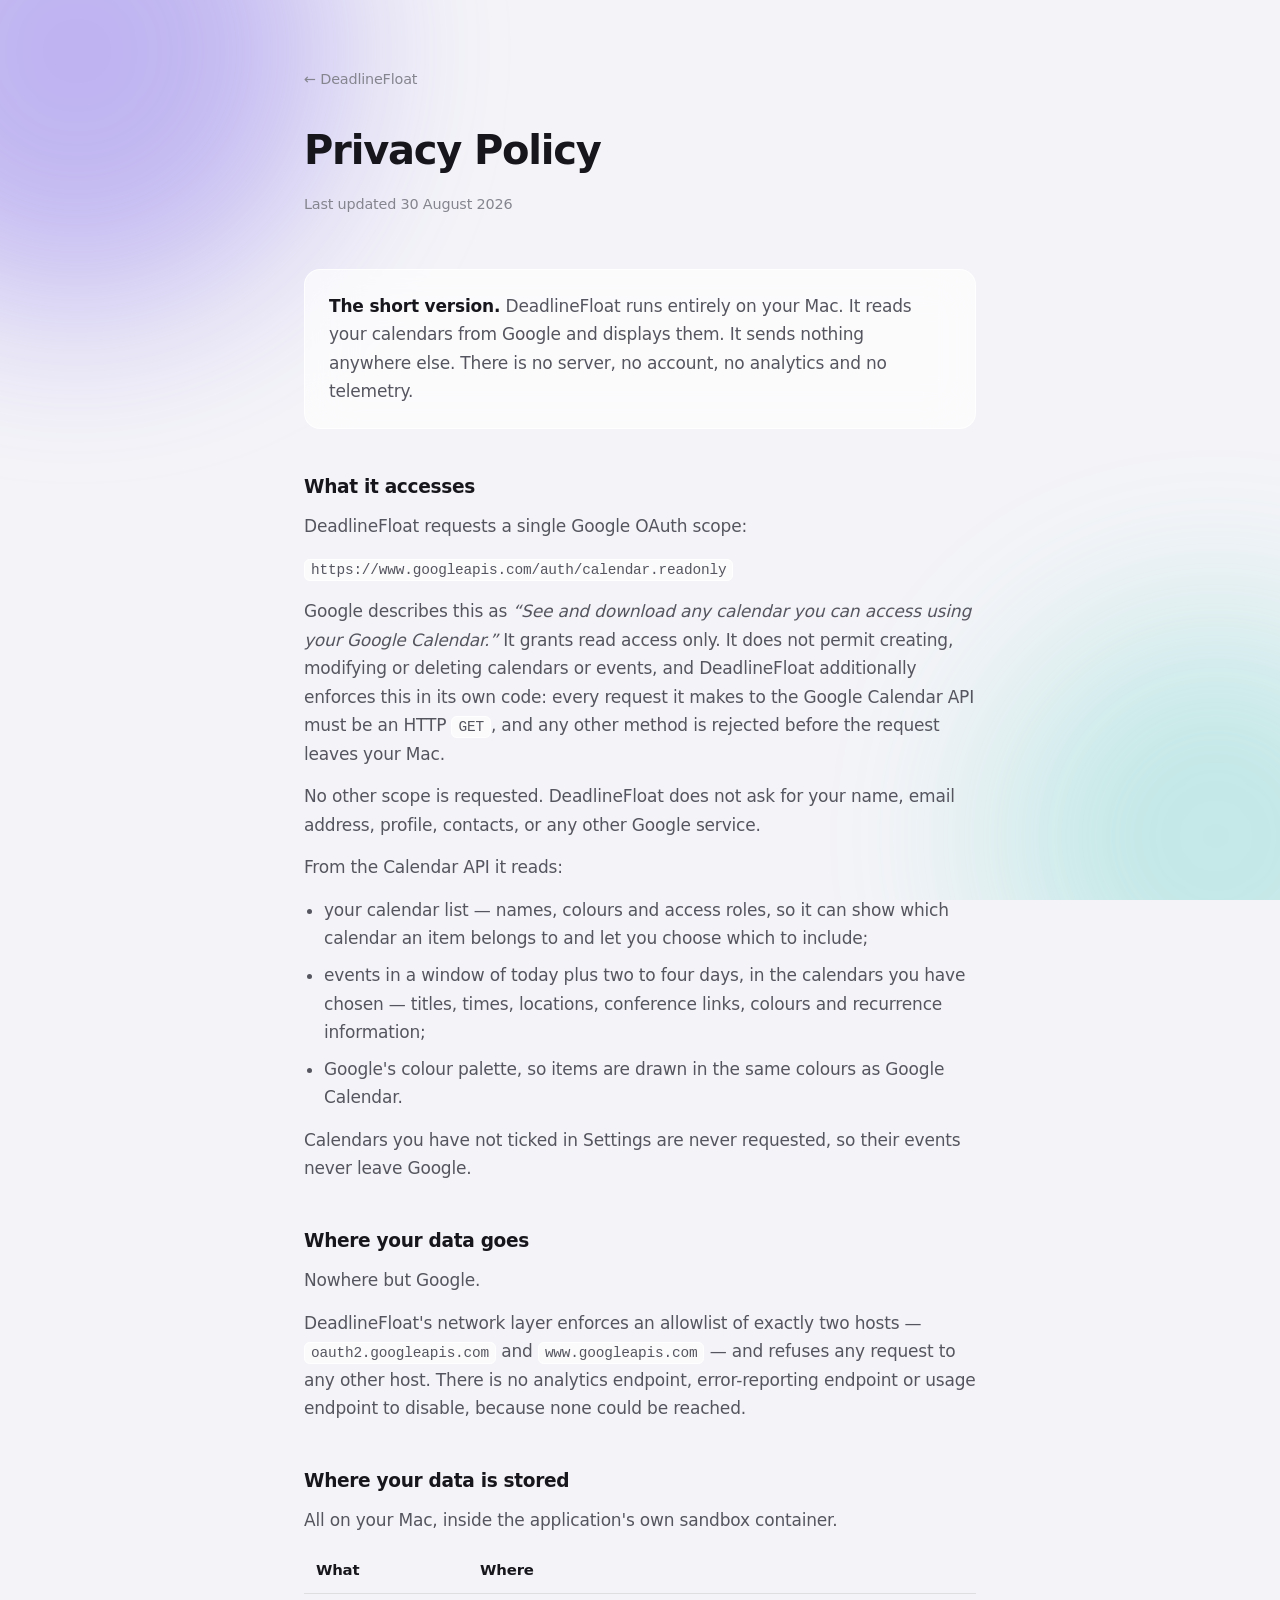
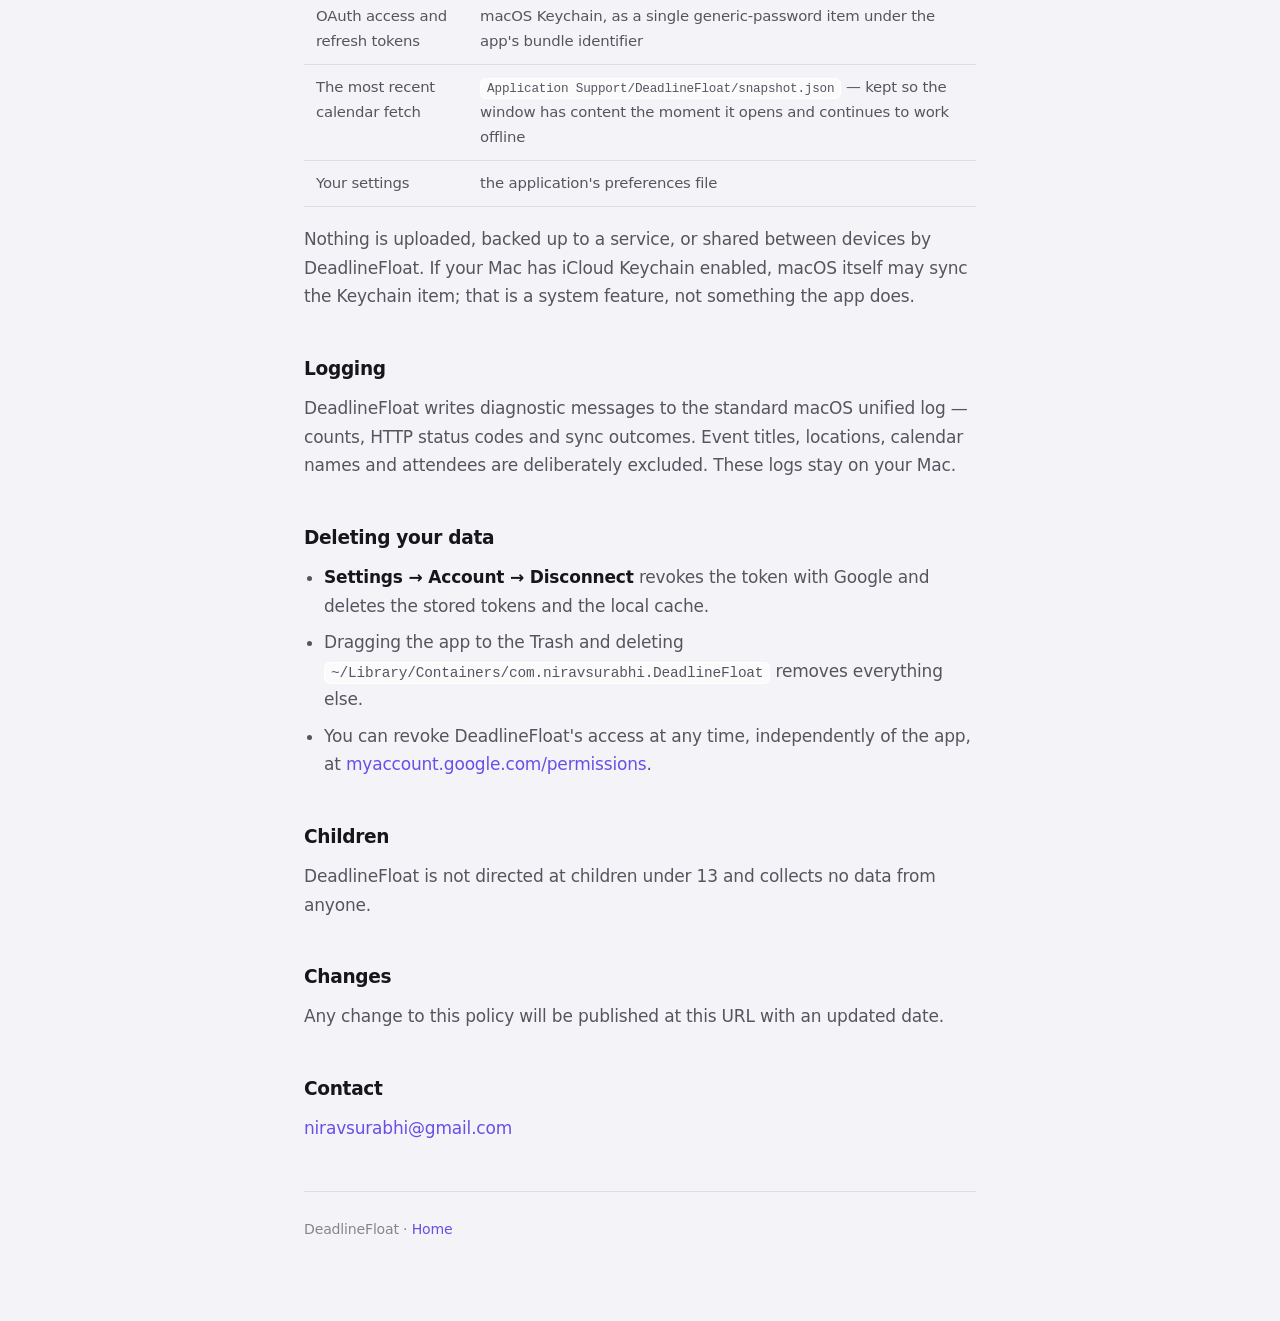
==== docs/privacy.html @ e2a7db08 "DeadlineFloat: an always-on-top macOS window for Google Calendar deadlines Native Swift/SwiftUI menu" ====
<!doctype html>
<html lang="en">
<head>
<meta charset="utf-8">
<meta name="viewport" content="width=device-width, initial-scale=1">
<title>Privacy Policy — DeadlineFloat</title>
<meta name="description" content="What DeadlineFloat does with your data: one read-only Google Calendar scope, everything stored on your Mac, nothing sent anywhere but Google.">
<link rel="icon" href="favicon.png" type="image/png">
<style>
  :root {
    color-scheme: light dark;
    --bg: #f4f4f8; --card: rgba(255,255,255,.62); --rim: rgba(255,255,255,.85);
    --ink: #16161c; --ink-2: #55555f; --ink-3: #85858f;
    --accent: #6a4ee6; --hairline: rgba(0,0,0,.09);
  }
  @media (prefers-color-scheme: dark) {
    :root {
      --bg: #0d0d13; --card: rgba(255,255,255,.055); --rim: rgba(255,255,255,.16);
      --ink: #f2f2f6; --ink-2: #b0b0bc; --ink-3: #77777f;
      --accent: #9b83ff; --hairline: rgba(255,255,255,.09);
    }
  }
  * { box-sizing: border-box; }
  body {
    margin: 0; background: var(--bg); color: var(--ink);
    font: 400 17px/1.68 -apple-system, BlinkMacSystemFont, "SF Pro Text", "Segoe UI", system-ui, sans-serif;
    letter-spacing: -0.011em;
  }
  .aurora { position: fixed; inset: 0; z-index: -1; overflow: hidden; }
  .aurora span { position: absolute; border-radius: 50%; filter: blur(90px); opacity: .38; }
  .aurora span:nth-child(1) { width: 40vw; height: 40vw; left: -14vw; top: -16vw; background: #6a4ee6; }
  .aurora span:nth-child(2) { width: 34vw; height: 34vw; right: -12vw; bottom: -12vw; background: #35c7b8; opacity: .26; }

  .wrap { max-width: 720px; margin: 0 auto; padding: 0 24px 80px; }
  header { padding: 64px 0 26px; }
  .back { font-size: .9rem; color: var(--ink-3); display: inline-block; margin-bottom: 26px; }
  h1 { font-size: clamp(1.9rem, 5vw, 2.5rem); letter-spacing: -0.03em; margin: 0 0 8px; font-weight: 700; }
  .updated { color: var(--ink-3); font-size: .9rem; margin: 0; }

  h2 { font-size: 1.16rem; letter-spacing: -0.017em; margin: 42px 0 10px; font-weight: 650; }
  p, li { color: var(--ink-2); }
  p { margin: 0 0 14px; }
  ul { padding-left: 20px; margin: 0 0 14px; }
  li { margin-bottom: 8px; }
  strong { color: var(--ink); font-weight: 600; }

  .lead {
    background: var(--card); border: 1px solid var(--rim); border-radius: 16px; padding: 22px 24px;
    backdrop-filter: blur(24px); -webkit-backdrop-filter: blur(24px); margin: 26px 0 0;
  }
  .lead p:last-child { margin-bottom: 0; }

  code {
    font: 500 .85em/1 ui-monospace, SFMono-Regular, "SF Mono", Menlo, monospace;
    background: var(--card); border: 1px solid var(--rim); border-radius: 6px; padding: 2px 6px;
    overflow-wrap: anywhere;
  }
  table { width: 100%; border-collapse: collapse; margin: 8px 0 18px; font-size: .93rem; }
  th, td { text-align: left; padding: 10px 12px; border-bottom: 1px solid var(--hairline); vertical-align: top; }
  th { color: var(--ink); font-weight: 600; }
  td { color: var(--ink-2); }
  a { color: var(--accent); text-decoration: none; }
  a:hover { text-decoration: underline; }
  footer { border-top: 1px solid var(--hairline); margin-top: 48px; padding-top: 26px; color: var(--ink-3); font-size: .88rem; }
</style>
</head>
<body>

<div class="aurora"><span></span><span></span></div>

<div class="wrap">
  <header>
    <a class="back" href="index.html">← DeadlineFloat</a>
    <h1>Privacy Policy</h1>
    <p class="updated">Last updated 30 August 2026</p>
  </header>

  <div class="lead">
    <p><strong>The short version.</strong> DeadlineFloat runs entirely on your Mac. It reads your
    calendars from Google and displays them. It sends nothing anywhere else. There is no server,
    no account, no analytics and no telemetry.</p>
  </div>

  <h2>What it accesses</h2>
  <p>DeadlineFloat requests a single Google OAuth scope:</p>
  <p><code>https://www.googleapis.com/auth/calendar.readonly</code></p>
  <p>Google describes this as <em>“See and download any calendar you can access using your Google
  Calendar.”</em> It grants read access only. It does not permit creating, modifying or deleting
  calendars or events, and DeadlineFloat additionally enforces this in its own code: every request
  it makes to the Google Calendar API must be an HTTP <code>GET</code>, and any other method is
  rejected before the request leaves your Mac.</p>
  <p>No other scope is requested. DeadlineFloat does not ask for your name, email address, profile,
  contacts, or any other Google service.</p>
  <p>From the Calendar API it reads:</p>
  <ul>
    <li>your calendar list — names, colours and access roles, so it can show which calendar an item
    belongs to and let you choose which to include;</li>
    <li>events in a window of today plus two to four days, in the calendars you have chosen —
    titles, times, locations, conference links, colours and recurrence information;</li>
    <li>Google's colour palette, so items are drawn in the same colours as Google Calendar.</li>
  </ul>
  <p>Calendars you have not ticked in Settings are never requested, so their events never leave
  Google.</p>

  <h2>Where your data goes</h2>
  <p>Nowhere but Google.</p>
  <p>DeadlineFloat's network layer enforces an allowlist of exactly two hosts —
  <code>oauth2.googleapis.com</code> and <code>www.googleapis.com</code> — and refuses any request
  to any other host. There is no analytics endpoint, error-reporting endpoint or usage endpoint to
  disable, because none could be reached.</p>

  <h2>Where your data is stored</h2>
  <p>All on your Mac, inside the application's own sandbox container.</p>
  <table>
    <tr><th>What</th><th>Where</th></tr>
    <tr><td>OAuth access and refresh tokens</td><td>macOS Keychain, as a single generic-password item under the app's bundle identifier</td></tr>
    <tr><td>The most recent calendar fetch</td><td><code>Application Support/DeadlineFloat/snapshot.json</code> — kept so the window has content the moment it opens and continues to work offline</td></tr>
    <tr><td>Your settings</td><td>the application's preferences file</td></tr>
  </table>
  <p>Nothing is uploaded, backed up to a service, or shared between devices by DeadlineFloat. If
  your Mac has iCloud Keychain enabled, macOS itself may sync the Keychain item; that is a system
  feature, not something the app does.</p>

  <h2>Logging</h2>
  <p>DeadlineFloat writes diagnostic messages to the standard macOS unified log — counts, HTTP
  status codes and sync outcomes. Event titles, locations, calendar names and attendees are
  deliberately excluded. These logs stay on your Mac.</p>

  <h2>Deleting your data</h2>
  <ul>
    <li><strong>Settings → Account → Disconnect</strong> revokes the token with Google and deletes
    the stored tokens and the local cache.</li>
    <li>Dragging the app to the Trash and deleting
    <code>~/Library/Containers/com.niravsurabhi.DeadlineFloat</code> removes everything else.</li>
    <li>You can revoke DeadlineFloat's access at any time, independently of the app, at
    <a href="https://myaccount.google.com/permissions">myaccount.google.com/permissions</a>.</li>
  </ul>

  <h2>Children</h2>
  <p>DeadlineFloat is not directed at children under 13 and collects no data from anyone.</p>

  <h2>Changes</h2>
  <p>Any change to this policy will be published at this URL with an updated date.</p>

  <h2>Contact</h2>
  <p><a href="mailto:niravsurabhi@gmail.com">niravsurabhi@gmail.com</a></p>

  <footer>DeadlineFloat · <a href="index.html">Home</a></footer>
</div>

</body>
</html>
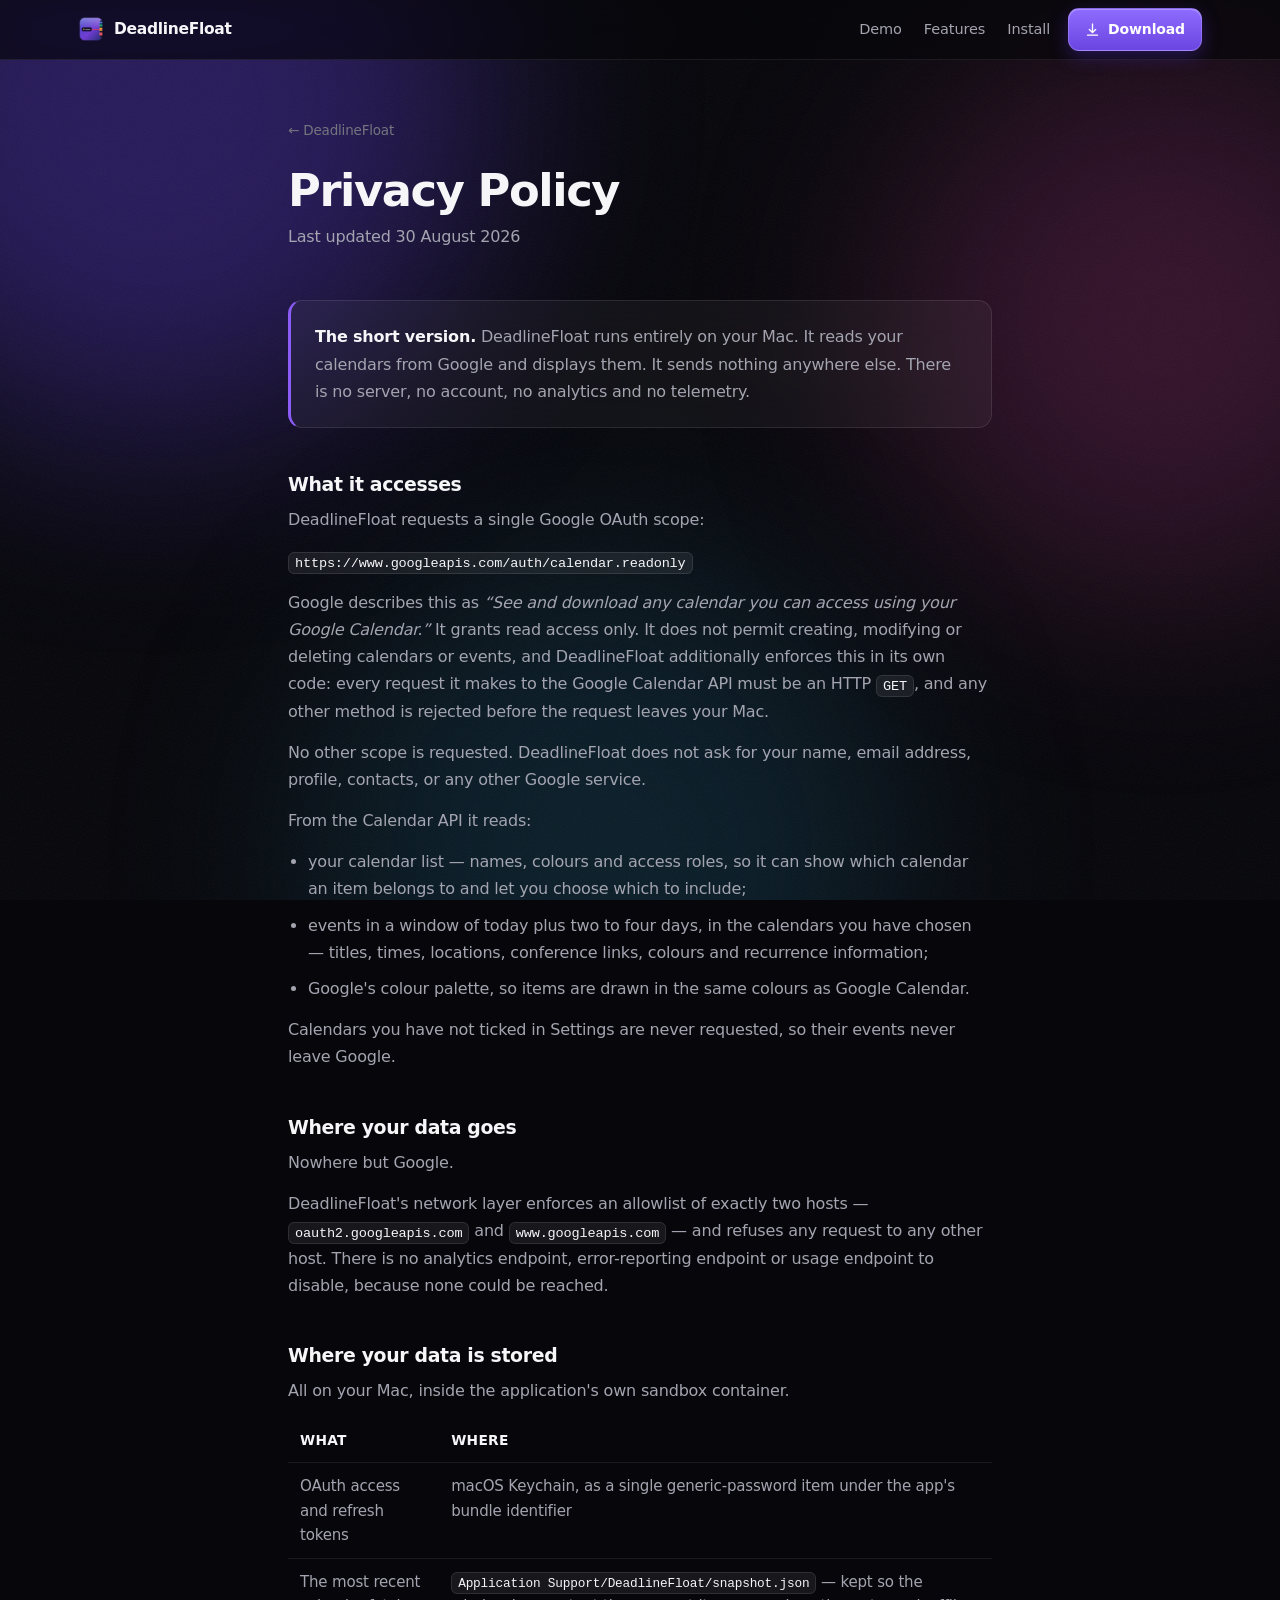
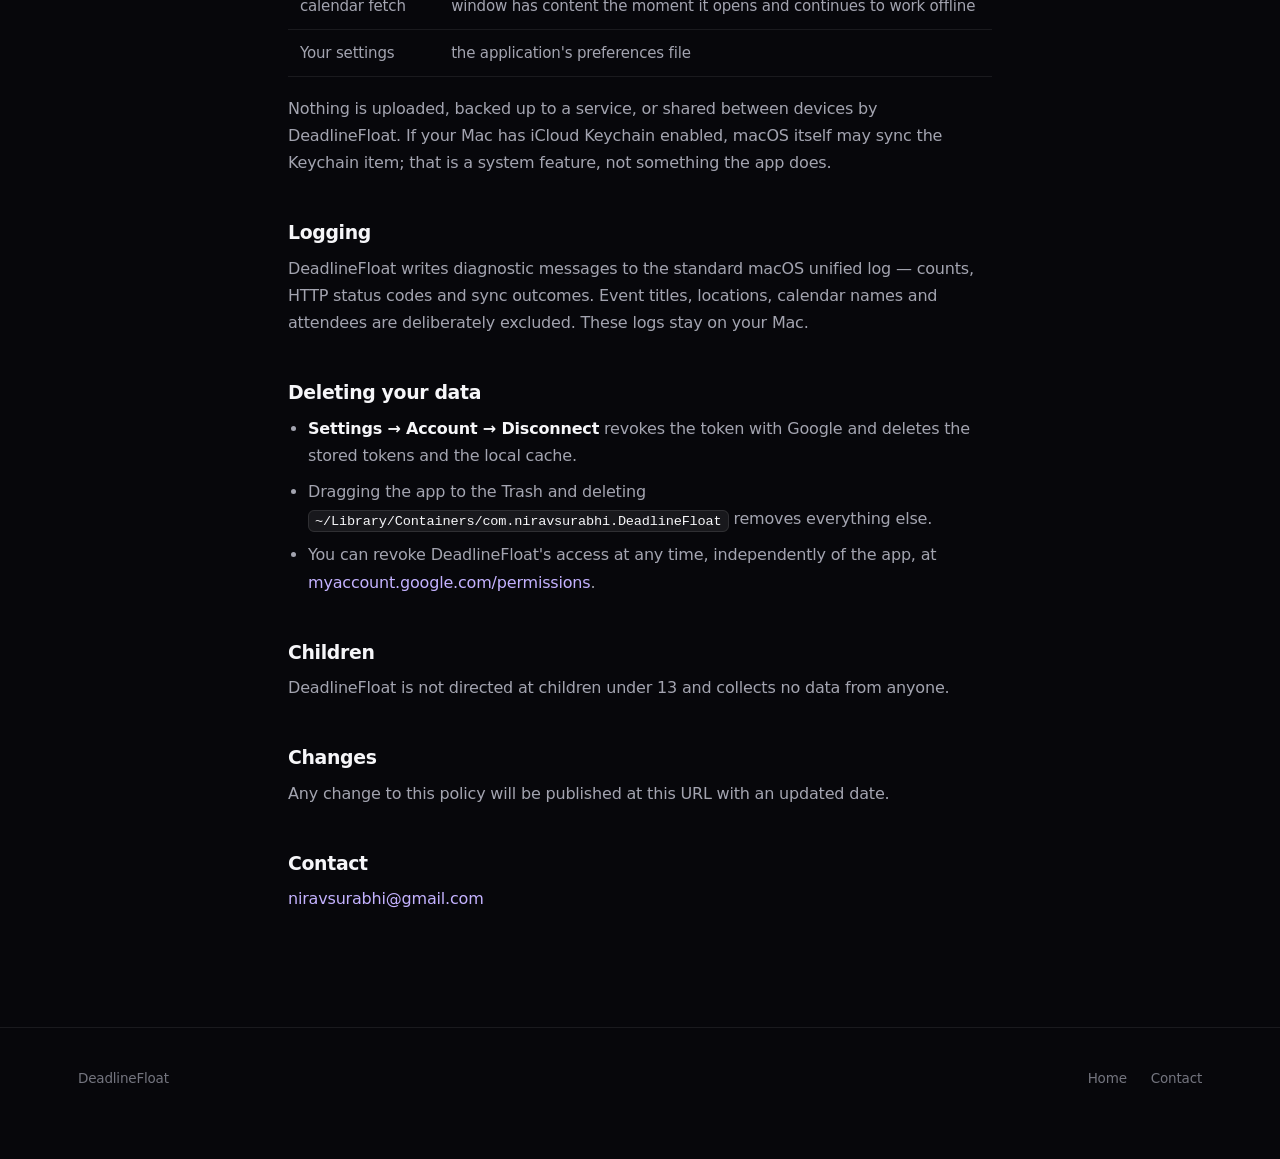
==== commit 3940c8de: "A logo that is the product, not a system symbol Google's brand review rejected the app icon: "Your l" ====
--- a/docs/privacy.html
+++ b/docs/privacy.html
@@ -5,70 +5,54 @@
 <meta name="viewport" content="width=device-width, initial-scale=1">
 <title>Privacy Policy — DeadlineFloat</title>
 <meta name="description" content="What DeadlineFloat does with your data: one read-only Google Calendar scope, everything stored on your Mac, nothing sent anywhere but Google.">
+<meta name="theme-color" content="#07070b">
 <link rel="icon" href="favicon.png" type="image/png">
+<link rel="stylesheet" href="site.css">
 <style>
-  :root {
-    color-scheme: light dark;
-    --bg: #f4f4f8; --card: rgba(255,255,255,.62); --rim: rgba(255,255,255,.85);
-    --ink: #16161c; --ink-2: #55555f; --ink-3: #85858f;
-    --accent: #6a4ee6; --hairline: rgba(0,0,0,.09);
+  /* the policy is prose: a narrower measure than the landing page's grid */
+  .doc { max-width: 760px; margin: 0 auto; padding: 0 28px 100px; }
+  .doc header { padding: calc(var(--nav-h) + 56px) 0 28px; }
+  .back { font-size: 13.5px; color: var(--ink-3); display: inline-block; margin-bottom: 26px; }
+  .doc h1 { font-size: clamp(2rem, 5vw, 2.8rem); letter-spacing: -0.032em; margin: 0 0 10px; }
+  .updated { color: var(--ink-3); font-size: 13.5px; margin: 0; }
+  .doc h2 { font-size: 1.18rem; letter-spacing: -0.018em; margin: 46px 0 12px; font-weight: 640; }
+  .doc p, .doc li { color: var(--ink-2); font-size: 1rem; line-height: 1.7; }
+  .doc p { margin: 0 0 14px; }
+  .doc ul { padding-left: 20px; margin: 0 0 14px; }
+  .doc li { margin-bottom: 9px; }
+  .doc strong { color: var(--ink); font-weight: 600; }
+  .lead {
+    background: var(--glass); border: 1px solid var(--rim); border-left: 3px solid var(--accent);
+    border-radius: var(--r); padding: 22px 24px 8px; margin: 8px 0 8px;
+    backdrop-filter: blur(20px); -webkit-backdrop-filter: blur(20px);
   }
-  @media (prefers-color-scheme: dark) {
-    :root {
-      --bg: #0d0d13; --card: rgba(255,255,255,.055); --rim: rgba(255,255,255,.16);
-      --ink: #f2f2f6; --ink-2: #b0b0bc; --ink-3: #77777f;
-      --accent: #9b83ff; --hairline: rgba(255,255,255,.09);
-    }
+  .doc table {
+    width: 100%; border-collapse: collapse; margin: 6px 0 18px;
+    font-size: .94rem; color: var(--ink-2);
   }
-  * { box-sizing: border-box; }
-  body {
-    margin: 0; background: var(--bg); color: var(--ink);
-    font: 400 17px/1.68 -apple-system, BlinkMacSystemFont, "SF Pro Text", "Segoe UI", system-ui, sans-serif;
-    letter-spacing: -0.011em;
-  }
-  .aurora { position: fixed; inset: 0; z-index: -1; overflow: hidden; }
-  .aurora span { position: absolute; border-radius: 50%; filter: blur(90px); opacity: .38; }
-  .aurora span:nth-child(1) { width: 40vw; height: 40vw; left: -14vw; top: -16vw; background: #6a4ee6; }
-  .aurora span:nth-child(2) { width: 34vw; height: 34vw; right: -12vw; bottom: -12vw; background: #35c7b8; opacity: .26; }
-
-  .wrap { max-width: 720px; margin: 0 auto; padding: 0 24px 80px; }
-  header { padding: 64px 0 26px; }
-  .back { font-size: .9rem; color: var(--ink-3); display: inline-block; margin-bottom: 26px; }
-  h1 { font-size: clamp(1.9rem, 5vw, 2.5rem); letter-spacing: -0.03em; margin: 0 0 8px; font-weight: 700; }
-  .updated { color: var(--ink-3); font-size: .9rem; margin: 0; }
-
-  h2 { font-size: 1.16rem; letter-spacing: -0.017em; margin: 42px 0 10px; font-weight: 650; }
-  p, li { color: var(--ink-2); }
-  p { margin: 0 0 14px; }
-  ul { padding-left: 20px; margin: 0 0 14px; }
-  li { margin-bottom: 8px; }
-  strong { color: var(--ink); font-weight: 600; }
-
-  .lead {
-    background: var(--card); border: 1px solid var(--rim); border-radius: 16px; padding: 22px 24px;
-    backdrop-filter: blur(24px); -webkit-backdrop-filter: blur(24px); margin: 26px 0 0;
-  }
-  .lead p:last-child { margin-bottom: 0; }
-
-  code {
-    font: 500 .85em/1 ui-monospace, SFMono-Regular, "SF Mono", Menlo, monospace;
-    background: var(--card); border: 1px solid var(--rim); border-radius: 6px; padding: 2px 6px;
-    overflow-wrap: anywhere;
-  }
-  table { width: 100%; border-collapse: collapse; margin: 8px 0 18px; font-size: .93rem; }
-  th, td { text-align: left; padding: 10px 12px; border-bottom: 1px solid var(--hairline); vertical-align: top; }
-  th { color: var(--ink); font-weight: 600; }
-  td { color: var(--ink-2); }
-  a { color: var(--accent); text-decoration: none; }
-  a:hover { text-decoration: underline; }
-  footer { border-top: 1px solid var(--hairline); margin-top: 48px; padding-top: 26px; color: var(--ink-3); font-size: .88rem; }
+  .doc th, .doc td { text-align: left; padding: 11px 12px; border-bottom: 1px solid var(--hairline); vertical-align: top; }
+  .doc th { color: var(--ink); font-weight: 600; font-size: .86rem; letter-spacing: .02em; text-transform: uppercase; }
 </style>
 </head>
 <body>
 
-<div class="aurora"><span></span><span></span></div>
+<div class="aurora" aria-hidden="true"><span></span><span></span><span></span></div>
+<div class="grain" aria-hidden="true"></div>
 
-<div class="wrap">
+<header class="nav is-stuck">
+  <div class="wrap">
+    <a class="brand" href="index.html"><img src="icon.png" alt="" width="26" height="26">DeadlineFloat</a>
+    <nav class="nav-links"><a href="index.html#demo">Demo</a><a href="index.html#features">Features</a><a href="index.html#install">Install</a></nav>
+    <a class="nav-cta" href="https://github.com/21J3phy/deadlinefloat/releases/download/v1.0/DeadlineFloat-1.0.dmg">
+      <svg viewBox="0 0 24 24" fill="none" stroke="currentColor" stroke-width="2.2" stroke-linecap="round" stroke-linejoin="round" aria-hidden="true">
+        <path d="M12 3v12"/><path d="M7 12l5 5 5-5"/><path d="M4 21h16"/>
+      </svg>
+      Download
+    </a>
+  </div>
+</header>
+
+<main class="doc">
   <header>
     <a class="back" href="index.html">← DeadlineFloat</a>
     <h1>Privacy Policy</h1>
@@ -145,8 +129,17 @@
   <h2>Contact</h2>
   <p><a href="mailto:niravsurabhi@gmail.com">niravsurabhi@gmail.com</a></p>
 
-  <footer>DeadlineFloat · <a href="index.html">Home</a></footer>
-</div>
+</main>
+
+<footer>
+  <div class="wrap">
+    <span>DeadlineFloat</span>
+    <nav>
+      <a href="index.html">Home</a>
+      <a href="mailto:niravsurabhi@gmail.com">Contact</a>
+    </nav>
+  </div>
+</footer>
 
 </body>
 </html>
--- a/docs/site.css
+++ b/docs/site.css
@@ -0,0 +1,902 @@
+/* DeadlineFloat — deadlinefloat.app
+ *
+ * One page, dark, SF Pro throughout, everything on a 12/24 grid. The interactive
+ * demo in here is a browser recreation of the real panel: the same Google
+ * colours, the same countdown wording, the same midnight-to-midnight ruler.
+ */
+
+/* ------------------------------------------------------------------ tokens */
+
+:root {
+  color-scheme: dark;
+
+  --bg:        #07070b;
+  --bg-lift:   #0c0c12;
+  --ink:       #f6f6f9;
+  --ink-2:     #a3a4b0;
+  --ink-3:     #74757f;
+  --accent:    #8b5cf6;
+  --accent-2:  #a98bff;
+  --accent-ink:#c4b2ff;
+
+  --glass:     rgba(255, 255, 255, .045);
+  --glass-2:   rgba(255, 255, 255, .07);
+  --rim:       rgba(255, 255, 255, .10);
+  --rim-2:     rgba(255, 255, 255, .16);
+  --hairline:  rgba(255, 255, 255, .08);
+
+  --ok:        #4ade80;
+  --warn:      #f3b14a;
+  --bad:       #ff6b6b;
+
+  --r-sm: 10px;
+  --r:    14px;
+  --r-lg: 20px;
+  --r-xl: 28px;
+
+  --page: 1180px;
+  --ease: cubic-bezier(.16, 1, .3, 1);
+  --ease-morph: cubic-bezier(.32, .72, 0, 1);
+
+  --nav-h: 60px;
+}
+
+* { box-sizing: border-box; }
+
+html {
+  -webkit-text-size-adjust: 100%;
+  scroll-behavior: smooth;
+  scroll-padding-top: 90px;
+  /* clip, not hidden: the reveal transforms overhang the viewport and must not
+     create a horizontal scrollbar, but html must stay a non-scroll container
+     so `position: sticky` keeps working in the demo */
+  overflow-x: clip;
+}
+
+body {
+  margin: 0;
+  background: var(--bg);
+  color: var(--ink);
+  font: 400 17px/1.6 -apple-system, BlinkMacSystemFont, "SF Pro Text", "SF Pro Display", system-ui, "Segoe UI", sans-serif;
+  letter-spacing: -0.011em;
+  overflow-x: clip;
+  -webkit-font-smoothing: antialiased;
+  text-rendering: optimizeLegibility;
+}
+
+a { color: var(--accent-ink); text-decoration: none; }
+a:hover { text-decoration: underline; text-underline-offset: 3px; }
+
+::selection { background: rgba(139, 92, 246, .35); }
+
+:focus-visible {
+  outline: 2px solid var(--accent-2);
+  outline-offset: 3px;
+  border-radius: 6px;
+}
+
+.wrap { width: 100%; max-width: var(--page); margin: 0 auto; padding: 0 28px; }
+.sr { position: absolute; width: 1px; height: 1px; overflow: hidden; clip: rect(0 0 0 0); white-space: nowrap; }
+
+/* ------------------------------------------------------------- background */
+
+.aurora { position: fixed; inset: 0; z-index: -2; overflow: hidden; pointer-events: none; }
+.aurora span {
+  position: absolute;
+  border-radius: 50%;
+  filter: blur(110px);
+  will-change: transform;
+}
+.aurora span:nth-child(1) { width: 52vw; height: 52vw; left: -14vw; top: -18vw; background: #5b3bd6; opacity: .40; animation: drift-a 26s ease-in-out infinite alternate; }
+.aurora span:nth-child(2) { width: 42vw; height: 42vw; right: -12vw; top: 4vw;  background: #b8388a; opacity: .26; animation: drift-b 32s ease-in-out infinite alternate; }
+.aurora span:nth-child(3) { width: 46vw; height: 46vw; left: 24vw; top: 62vh;   background: #1f7fa8; opacity: .20; animation: drift-c 38s ease-in-out infinite alternate; }
+
+@keyframes drift-a { to { transform: translate3d(6vw, 5vh, 0) scale(1.12); } }
+@keyframes drift-b { to { transform: translate3d(-7vw, 8vh, 0) scale(1.08); } }
+@keyframes drift-c { to { transform: translate3d(5vw, -7vh, 0) scale(1.14); } }
+
+.grain {
+  position: fixed; inset: 0; z-index: -1; pointer-events: none; opacity: .05;
+  background-image: url("data:image/svg+xml,%3Csvg xmlns='http://www.w3.org/2000/svg' width='160' height='160'%3E%3Cfilter id='n'%3E%3CfeTurbulence type='fractalNoise' baseFrequency='.85' numOctaves='3'/%3E%3C/filter%3E%3Crect width='160' height='160' filter='url(%23n)'/%3E%3C/svg%3E");
+}
+
+/* --------------------------------------------------------------------- nav */
+
+.nav {
+  position: fixed; inset: 0 0 auto; z-index: 90;
+  height: var(--nav-h);
+  display: flex; align-items: center;
+  transition: background .4s var(--ease), backdrop-filter .4s var(--ease), border-color .4s var(--ease);
+  border-bottom: 1px solid transparent;
+}
+.nav.is-stuck {
+  background: rgba(7, 7, 11, .72);
+  backdrop-filter: saturate(160%) blur(22px);
+  -webkit-backdrop-filter: saturate(160%) blur(22px);
+  border-bottom-color: var(--hairline);
+}
+.nav .wrap { display: flex; align-items: center; gap: 18px; }
+
+.brand { display: flex; align-items: center; gap: 10px; font-weight: 600; letter-spacing: -0.02em; color: var(--ink); font-size: 15.5px; }
+.brand:hover { text-decoration: none; }
+.brand img { width: 26px; height: 26px; border-radius: 7px; }
+
+.nav-links { display: flex; gap: 22px; margin-left: auto; }
+.nav-links a { color: var(--ink-2); font-size: 14.5px; font-weight: 500; letter-spacing: -0.008em; transition: color .2s; }
+.nav-links a:hover { color: var(--ink); text-decoration: none; }
+
+.nav-cta {
+  display: inline-flex; align-items: center; gap: 8px;
+  font-size: 14px; font-weight: 600; letter-spacing: -0.01em;
+  color: #fff; background: linear-gradient(180deg, #8f6cff, #6a45e0);
+  border: 1px solid rgba(255, 255, 255, .18); border-radius: 11px;
+  padding: 9px 16px;
+  box-shadow: 0 6px 18px rgba(80, 45, 190, .38), inset 0 1px 0 rgba(255, 255, 255, .26);
+  transition: transform .18s var(--ease), box-shadow .18s var(--ease), opacity .3s;
+}
+.nav-cta:hover { text-decoration: none; transform: translateY(-1px); box-shadow: 0 10px 26px rgba(80, 45, 190, .5), inset 0 1px 0 rgba(255, 255, 255, .3); }
+.nav-cta svg { width: 15px; height: 15px; }
+
+.nav-hourglass {
+  display: grid; place-items: center;
+  width: 34px; height: 34px; flex: none;
+  border-radius: 10px; border: 1px solid var(--rim); background: var(--glass);
+  color: var(--ink-2); cursor: pointer;
+  transition: color .2s, border-color .2s, background .2s;
+}
+.nav-hourglass:hover { color: var(--ink); border-color: var(--rim-2); background: var(--glass-2); }
+.nav-hourglass svg { width: 15px; height: 15px; }
+
+/* ------------------------------------------------------------- animations */
+
+.reveal {
+  opacity: 0;
+  transform: translate3d(0, 26px, 0);
+  transition: opacity .9s var(--ease), transform .9s var(--ease);
+  transition-delay: var(--d, 0ms);
+}
+.reveal.is-in { opacity: 1; transform: none; }
+
+.reveal-l { transform: translate3d(-34px, 0, 0); }
+.reveal-r { transform: translate3d(34px, 0, 0); }
+.reveal-s { transform: translate3d(0, 34px, 0) scale(.965); }
+
+/* ------------------------------------------------------------------- hero */
+
+.hero { position: relative; padding: calc(var(--nav-h) + 60px) 0 0; text-align: center; }
+
+.hero-icon {
+  width: 104px; height: 104px; display: block; margin: 0 auto 28px;
+  filter: drop-shadow(0 22px 48px rgba(70, 36, 170, .55));
+  animation: float-icon 7s ease-in-out infinite;
+}
+@keyframes float-icon { 0%, 100% { transform: translateY(0); } 50% { transform: translateY(-9px); } }
+
+h1 {
+  font-size: clamp(2.7rem, 7.2vw, 4.7rem);
+  line-height: 1.02;
+  letter-spacing: -0.042em;
+  font-weight: 700;
+  margin: 0 0 20px;
+}
+h1 .grad {
+  background: linear-gradient(103deg, #ffffff 8%, #c9b6ff 48%, #8b5cf6 92%);
+  -webkit-background-clip: text; background-clip: text;
+  -webkit-text-fill-color: transparent; color: transparent;
+}
+
+.tagline {
+  font-size: clamp(1.08rem, 2.2vw, 1.33rem);
+  line-height: 1.5;
+  color: var(--ink-2);
+  margin: 0 auto 34px;
+  max-width: 40ch;
+  letter-spacing: -0.014em;
+}
+
+.badges { display: flex; gap: 8px; justify-content: center; flex-wrap: wrap; margin: 30px 0 0; }
+.badge {
+  font-size: 12.5px; font-weight: 500; color: var(--ink-2);
+  padding: 7px 14px; border-radius: 999px;
+  background: var(--glass); border: 1px solid var(--rim);
+  backdrop-filter: blur(20px); -webkit-backdrop-filter: blur(20px);
+}
+
+/* the generated download block — see Tools/update_download.sh */
+.download { margin: 0; }
+.get {
+  display: inline-flex; align-items: center; gap: 11px;
+  font-size: 1.04rem; font-weight: 600; letter-spacing: -0.014em;
+  color: #fff; background: linear-gradient(180deg, #8f6cff, #6540dc);
+  border: 1px solid rgba(255, 255, 255, .2); border-radius: 15px;
+  padding: 16px 30px; text-decoration: none; position: relative; overflow: hidden;
+  box-shadow: 0 14px 34px rgba(76, 40, 180, .46), inset 0 1px 0 rgba(255, 255, 255, .3);
+  transition: transform .2s var(--ease), box-shadow .2s var(--ease);
+}
+.get::after {
+  content: ""; position: absolute; inset: 0;
+  background: linear-gradient(105deg, transparent 32%, rgba(255, 255, 255, .34) 50%, transparent 68%);
+  transform: translateX(-120%);
+  animation: sheen 5.5s 1.4s ease-in-out infinite;
+}
+@keyframes sheen { 0%, 62% { transform: translateX(-120%); } 82%, 100% { transform: translateX(120%); } }
+.get:hover { text-decoration: none; transform: translateY(-2px); box-shadow: 0 20px 44px rgba(76, 40, 180, .58), inset 0 1px 0 rgba(255, 255, 255, .34); }
+.get:active { transform: translateY(0); }
+.get svg { width: 19px; height: 19px; flex: none; }
+
+.get--xl { font-size: 1.16rem; padding: 19px 38px; border-radius: 17px; }
+
+.meta { margin: 15px 0 0; font-size: 13.5px; line-height: 1.75; color: var(--ink-3); }
+.meta a { color: var(--ink-2); text-decoration: underline; text-underline-offset: 3px; }
+
+.sums {
+  display: inline-block; margin: 18px auto 0; max-width: 100%; text-align: left;
+  background: var(--glass); border: 1px solid var(--rim); border-radius: var(--r);
+  backdrop-filter: blur(20px); -webkit-backdrop-filter: blur(20px);
+}
+.sums summary { cursor: pointer; padding: 12px 16px; font-size: 13px; color: var(--ink-2); list-style: none; }
+.sums summary::-webkit-details-marker { display: none; }
+.sums summary::before { content: "▸ "; color: var(--ink-3); }
+.sums[open] summary::before { content: "▾ "; }
+.sums pre {
+  margin: 0; padding: 0 16px 14px; overflow-x: auto;
+  font: 500 11.5px/1.8 ui-monospace, SFMono-Regular, "SF Mono", Menlo, monospace;
+  color: var(--ink-2);
+}
+
+.hero-hint {
+  margin: 34px 0 0; font-size: 13.5px; color: var(--ink-3);
+  display: inline-flex; align-items: center; gap: 9px;
+}
+.hero-hint b { color: var(--ink-2); font-weight: 600; }
+.hero-hint .arrow { animation: nudge 1.9s ease-in-out infinite; display: inline-block; }
+@keyframes nudge { 0%, 100% { transform: translateX(0); } 50% { transform: translateX(5px); } }
+
+/* hero screenshot, tilted and lifted on scroll */
+.hero-shot {
+  margin: 66px auto 0; max-width: 1000px; position: relative;
+  perspective: 1600px;
+}
+.hero-shot picture, .hero-shot img {
+  display: block; width: 100%; height: auto;
+  border-radius: 18px;
+  box-shadow: 0 50px 120px rgba(8, 4, 30, .72), 0 0 0 1px rgba(255, 255, 255, .07);
+  transform-origin: 50% 0%;
+  will-change: transform;
+}
+.hero-shot::before {
+  content: ""; position: absolute; left: 12%; right: 12%; top: 22%; bottom: -12%;
+  background: radial-gradient(ellipse at center, rgba(139, 92, 246, .42), transparent 68%);
+  filter: blur(70px); z-index: -1;
+}
+
+.hero-fade {
+  position: relative; height: 140px; margin-top: -140px; z-index: 2; pointer-events: none;
+  background: linear-gradient(to bottom, transparent, var(--bg) 88%);
+}
+
+/* ------------------------------------------------------------------ strip */
+
+.strip { border-top: 1px solid var(--hairline); border-bottom: 1px solid var(--hairline); }
+.strip .wrap {
+  display: flex; flex-wrap: wrap; justify-content: center; gap: 14px 44px;
+  padding-top: 22px; padding-bottom: 22px;
+}
+.strip span { font-size: 13px; font-weight: 500; color: var(--ink-3); letter-spacing: .02em; display: inline-flex; align-items: center; gap: 9px; }
+.strip span::before { content: ""; width: 5px; height: 5px; border-radius: 50%; background: var(--accent); opacity: .85; }
+
+/* --------------------------------------------------------------- sections */
+
+section { position: relative; }
+.pad { padding: 120px 0; }
+
+.eyebrow {
+  font-size: 12px; font-weight: 650; letter-spacing: .14em; text-transform: uppercase;
+  color: var(--accent-ink); margin: 0 0 16px;
+}
+h2 {
+  font-size: clamp(1.9rem, 4.2vw, 3rem); line-height: 1.08;
+  letter-spacing: -0.035em; font-weight: 680; margin: 0 0 18px;
+}
+h3 { font-size: 1.05rem; font-weight: 620; letter-spacing: -0.016em; margin: 0 0 8px; }
+.lede { color: var(--ink-2); max-width: 60ch; margin: 0; font-size: 1.06rem; line-height: 1.62; }
+.center { text-align: center; }
+.center .lede { margin-left: auto; margin-right: auto; }
+
+code {
+  font: 500 .85em/1 ui-monospace, SFMono-Regular, "SF Mono", Menlo, monospace;
+  background: var(--glass-2); border: 1px solid var(--rim); border-radius: 6px;
+  padding: 2.5px 6px; color: var(--ink);
+}
+
+/* ------------------------------------------------------- scrollytelling */
+
+.scrolly { padding: 40px 0 120px; }
+.scrolly .wrap { max-width: 1420px; }
+.scrolly-grid {
+  display: grid; grid-template-columns: 300px 1fr; gap: 40px; align-items: start;
+}
+
+.steps-col { padding: 14vh 0 40vh; }
+.step {
+  padding: 26px 0 26px 26px;
+  border-left: 2px solid var(--hairline);
+  opacity: .32;
+  transition: opacity .5s var(--ease), border-color .5s var(--ease);
+}
+.step.is-active { opacity: 1; border-left-color: var(--accent); }
+.step h3 { font-size: 1.32rem; letter-spacing: -0.024em; font-weight: 660; margin-bottom: 10px; }
+.step p { margin: 0; color: var(--ink-2); font-size: .98rem; line-height: 1.6; }
+.step .n {
+  display: inline-block; font-size: 11.5px; font-weight: 650; letter-spacing: .12em;
+  color: var(--accent-ink); text-transform: uppercase; margin-bottom: 10px;
+}
+
+.stage-col { position: sticky; top: calc(var(--nav-h) + 22px); }
+.stage-frame { display: flex; flex-direction: column; align-items: stretch; gap: 18px; width: 100%; }
+
+/* the controls under the mock screen */
+.demo-controls {
+  display: flex; flex-wrap: wrap; gap: 10px; justify-content: center; align-items: center;
+}
+.ctl-group {
+  display: inline-flex; gap: 2px; padding: 3px;
+  background: var(--glass); border: 1px solid var(--rim); border-radius: 12px;
+  backdrop-filter: blur(20px); -webkit-backdrop-filter: blur(20px);
+}
+.ctl {
+  appearance: none; border: 0; background: transparent; cursor: pointer;
+  color: var(--ink-2); font: 600 12.5px/1 inherit; letter-spacing: -0.006em;
+  padding: 8px 14px; border-radius: 9px;
+  transition: background .2s, color .2s;
+}
+.ctl:hover { color: var(--ink); }
+.ctl[aria-pressed="true"], .ctl.is-on { background: var(--glass-2); color: var(--ink); box-shadow: inset 0 0 0 1px var(--rim); }
+.ctl-note { font-size: 12.5px; color: var(--ink-3); width: 100%; text-align: center; margin-top: 2px; }
+
+/* the mock Mac screen */
+.mac {
+  position: relative;
+  width: 100%;
+  border-radius: 16px;
+  padding: 9px;
+  /* never taller than the viewport it is pinned in */
+  max-width: min(100%, calc((100vh - 250px) * 1.636));
+  margin: 0 auto;
+  background: linear-gradient(170deg, #34343d, #17171c 46%, #26262e);
+  box-shadow: 0 50px 110px rgba(4, 2, 18, .72), 0 0 0 1px rgba(255, 255, 255, .07), inset 0 1px 0 rgba(255, 255, 255, .13);
+}
+.mac-screen {
+  position: relative; overflow: hidden;
+  border-radius: 9px;
+  aspect-ratio: 1080 / 660;
+  background:
+    radial-gradient(120% 90% at 18% 8%, #3f3468 0%, transparent 56%),
+    radial-gradient(110% 80% at 88% 92%, #6a2f55 0%, transparent 58%),
+    linear-gradient(158deg, #1b1a33, #241a35 52%, #121122);
+  box-shadow: inset 0 0 0 1px rgba(255, 255, 255, .07);
+}
+.mac-screen.is-light {
+  background:
+    radial-gradient(120% 90% at 18% 8%, #dfe4ff 0%, transparent 58%),
+    radial-gradient(110% 80% at 88% 92%, #ffd9ec 0%, transparent 58%),
+    linear-gradient(158deg, #eef0fb, #e6e9f7 52%, #dfe2f2);
+}
+.mac-screen.is-light .mac-menubar { background: rgba(255, 255, 255, .5); color: rgba(0, 0, 0, .66); }
+.mac-screen.is-light .mb-apple { background: rgba(0, 0, 0, .45); }
+.mac-screen.is-light .mb-hourglass { background: rgba(0, 0, 0, .12); color: #1a1a1f; }
+
+.mac-stage { position: absolute; inset: 22px 0 0 0; }
+
+.mac-menubar {
+  position: absolute; inset: 0 0 auto; height: 22px;
+  display: flex; align-items: center; gap: 1.1%; padding: 0 1.1%;
+  background: rgba(10, 10, 16, .42);
+  backdrop-filter: blur(14px); -webkit-backdrop-filter: blur(14px);
+  color: rgba(255, 255, 255, .72);
+  z-index: 6;
+  transition: background .4s var(--ease), color .4s var(--ease);
+}
+.mac-menubar .mb-apple { width: 8px; height: 8px; border-radius: 50%; background: rgba(255, 255, 255, .55); flex: none; }
+.mac-menubar .mb-item { font-size: 9px; font-weight: 500; letter-spacing: -0.01em; opacity: .75; }
+.mac-menubar .mb-right { margin-left: auto; display: flex; align-items: center; gap: 10px; }
+.mb-hourglass {
+  display: grid; place-items: center; width: 16px; height: 16px; border-radius: 4px;
+  border: 0; background: rgba(255, 255, 255, .13); color: currentColor; cursor: pointer; padding: 0;
+  transition: background .2s, transform .2s;
+}
+.mb-hourglass:hover { background: rgba(255, 255, 255, .3); transform: scale(1.12); }
+.mb-hourglass svg { width: 10px; height: 10px; }
+.mb-hourglass.is-pulsing { animation: mb-pulse 2.2s ease-in-out infinite; }
+@keyframes mb-pulse {
+  0%, 100% { box-shadow: 0 0 0 0 rgba(255, 255, 255, .34); }
+  50% { box-shadow: 0 0 0 5px rgba(255, 255, 255, 0); }
+}
+
+.mac-fallback { display: none; }
+.mac-fallback p {
+  margin: 14px 0 0; text-align: center; font-size: 13px; color: var(--ink-3);
+}
+
+/* --------------------------------------------------- the DeadlineFloat panel
+ *
+ * One window pinned to the right edge of whatever contains it. Closed it is a
+ * 12pt sliver holding today's events as duration blocks; opening it widens the
+ * window leftwards while the sliver itself stretches sideways into the today
+ * column — the same morph the app does, nothing cross-fades into place.
+ */
+
+.df {
+  --sliver: 12px;
+  --left: 320px;
+  --gutter: 50px;
+  --day: 160px;
+  --head: 62px;
+  --pad: 10px;
+  --open-w: 530px;
+
+  --sheet:   rgba(18, 18, 22, .74);
+  --sheet-2: rgba(255, 255, 255, .055);
+  --df-ink:  #f2f2f6;
+  --df-ink-2: rgba(255, 255, 255, .62);
+  --df-ink-3: rgba(255, 255, 255, .40);
+  --df-line: rgba(255, 255, 255, .09);
+  --df-rim:  rgba(255, 255, 255, .10);
+  --df-ok:   #5ddc8a;
+  --df-warn: #f3b14a;
+  --df-bad:  #ff7070;
+
+  position: absolute;
+  top: var(--pad); bottom: var(--pad); right: 0;
+  width: var(--sliver);
+  z-index: 5;
+  font: 400 13px/1.45 -apple-system, BlinkMacSystemFont, "SF Pro Text", system-ui, sans-serif;
+  letter-spacing: -0.006em;
+  color: var(--df-ink);
+  transition: width .58s var(--ease-morph);
+}
+.df.is-open { width: var(--open-w); }
+.df.df--left { right: auto; left: 0; }
+
+.df--light {
+  --sheet:   rgba(242, 242, 246, .80);
+  --sheet-2: rgba(0, 0, 0, .035);
+  --df-ink:  #17171d;
+  --df-ink-2: rgba(0, 0, 0, .60);
+  --df-ink-3: rgba(0, 0, 0, .42);
+  --df-line: rgba(0, 0, 0, .10);
+  --df-rim:  rgba(0, 0, 0, .10);
+  --df-ok:   #0b8043;
+  --df-warn: #b45309;
+  --df-bad:  #c81e1e;
+}
+
+.df-sheet {
+  position: absolute; inset: 0;
+  background: var(--sheet);
+  backdrop-filter: blur(34px) saturate(180%); -webkit-backdrop-filter: blur(34px) saturate(180%);
+  border: 1px solid var(--df-rim);
+  border-right: 0;
+  border-radius: 16px 0 0 16px;
+  box-shadow: -18px 0 60px rgba(0, 0, 0, .42);
+}
+.df--left .df-sheet { border-radius: 0 16px 16px 0; border-right: 1px solid var(--df-rim); border-left: 0; }
+
+/* an extra scrim while it is a sliver, so the strip reads against any desktop */
+.df-scrim {
+  position: absolute; inset: 0; border-radius: 16px 0 0 16px;
+  background: rgba(0, 0, 0, .55);
+  transition: opacity .34s var(--ease-morph);
+}
+.df.is-open .df-scrim { opacity: 0; }
+
+.df-body {
+  position: absolute; inset: 0;
+  opacity: 0; pointer-events: none;
+  transition: opacity .3s var(--ease-morph);
+  display: flex;
+  overflow: hidden;
+  border-radius: 16px 0 0 16px;
+}
+.df.is-open .df-body { opacity: 1; pointer-events: auto; transition-delay: .16s; }
+
+/* ---- left column: the tasks */
+
+.df-tasks {
+  width: var(--left); flex: none;
+  display: flex; flex-direction: column;
+  border-right: 1px solid var(--df-line);
+  transform: translateX(-18px);
+  opacity: 0;
+  transition: transform .5s var(--ease-morph) .14s, opacity .4s var(--ease-morph) .14s;
+}
+.df.is-open .df-tasks { transform: none; opacity: 1; }
+
+.df-toolbar { display: flex; align-items: center; gap: 10px; padding: 12px 12px 8px; }
+
+.df-seg {
+  display: inline-flex; padding: 2px; gap: 1px;
+  background: var(--sheet-2); border-radius: 9px; box-shadow: inset 0 0 0 1px var(--df-rim);
+}
+.df-seg button {
+  appearance: none; border: 0; background: transparent; cursor: pointer;
+  font: 600 11.5px/1 inherit; color: var(--df-ink-2);
+  padding: 6px 10px; border-radius: 7px; letter-spacing: -0.004em;
+  transition: background .2s, color .2s;
+}
+.df-seg button[aria-pressed="true"] { background: rgba(255, 255, 255, .16); color: var(--df-ink); }
+.df--light .df-seg button[aria-pressed="true"] { background: #fff; box-shadow: 0 1px 3px rgba(0, 0, 0, .14); }
+
+.df-tools { display: inline-flex; margin-left: auto; padding: 2px; gap: 1px; background: var(--sheet-2); border-radius: 9px; box-shadow: inset 0 0 0 1px var(--df-rim); }
+.df-tools button {
+  appearance: none; border: 0; background: transparent; cursor: pointer;
+  width: 26px; height: 24px; border-radius: 7px; display: grid; place-items: center;
+  color: var(--df-ink-2); transition: background .2s, color .2s;
+}
+.df-tools button:hover { background: rgba(255, 255, 255, .12); color: var(--df-ink); }
+.df-tools svg { width: 13px; height: 13px; }
+
+/* the now/next card */
+.df-spot {
+  margin: 4px 12px 10px; padding: 12px 13px 13px;
+  border-radius: 12px;
+  background: rgba(93, 220, 138, .12);
+  border: 1px solid rgba(93, 220, 138, .22);
+}
+.df-spot[data-kind="next"] { background: var(--sheet-2); border-color: var(--df-rim); }
+.df-spot-top { display: flex; align-items: center; gap: 8px; }
+.df-spot-label { font-size: 10.5px; font-weight: 660; letter-spacing: .09em; color: var(--df-ok); }
+.df-spot[data-kind="next"] .df-spot-label { color: var(--df-ink-2); }
+.df-spot-cal { margin-left: auto; display: inline-flex; align-items: center; gap: 6px; font-size: 11px; color: var(--df-ink-2); }
+.df-spot-cal i { width: 6px; height: 6px; border-radius: 50%; display: inline-block; }
+.df-spot-title { font-size: 15px; font-weight: 620; letter-spacing: -0.018em; margin: 7px 0 4px; }
+.df-spot-row { display: flex; align-items: baseline; gap: 7px; }
+.df-spot-big { font-size: 25px; font-weight: 680; letter-spacing: -0.03em; color: var(--df-ok); font-variant-numeric: tabular-nums; }
+.df-spot[data-kind="next"] .df-spot-big { color: var(--df-ink); }
+.df-spot-unit { font-size: 12.5px; color: var(--df-ink-2); }
+.df-spot-end { margin-left: auto; font-size: 11.5px; color: var(--df-ink-2); }
+
+/* the list */
+.df-list { flex: 1; min-height: 0; overflow-y: auto; padding: 0 12px 6px; scrollbar-width: none; }
+.df-list::-webkit-scrollbar { display: none; }
+
+.df-sec { display: flex; align-items: center; gap: 8px; padding: 12px 2px 6px; }
+.df-sec b { font-size: 10.5px; font-weight: 640; letter-spacing: .07em; text-transform: uppercase; color: var(--df-ink-2); }
+.df-sec[data-overdue] b { color: var(--df-bad); }
+.df-sec span { margin-left: auto; font-size: 11px; color: var(--df-ink-3); font-variant-numeric: tabular-nums; }
+
+.df-row {
+  position: relative; display: flex; gap: 11px; align-items: flex-start;
+  padding: 8px 10px 9px 11px; border-radius: 9px; cursor: pointer;
+  transition: background .18s, transform .38s var(--ease-morph), opacity .38s;
+}
+.df-row:hover { background: rgba(255, 255, 255, .05); }
+.df--light .df-row:hover { background: rgba(0, 0, 0, .04); }
+.df-row[data-overdue] { background: rgba(255, 90, 90, .13); }
+.df-row.is-doing { transform: translateX(96%); opacity: 0; }
+.df-row i.df-chip { width: 3px; align-self: stretch; border-radius: 2px; flex: none; }
+.df-row .df-m { min-width: 0; flex: 1; }
+.df-row .df-t { font-size: 13.5px; font-weight: 620; letter-spacing: -0.015em; line-height: 1.32; }
+.df-row .df-s { font-size: 11.5px; color: var(--df-ink-3); margin-top: 2px; }
+.df-row .df-r { text-align: right; flex: none; }
+.df-row .df-time { font-size: 12.5px; font-weight: 620; font-variant-numeric: tabular-nums; }
+.df-row .df-cd { font-size: 11.5px; font-weight: 600; margin-top: 2px; color: var(--df-ink-3); font-variant-numeric: tabular-nums; }
+.df-row .df-cd[data-tone="bad"]  { color: var(--df-bad); }
+.df-row .df-cd[data-tone="warn"] { color: var(--df-warn); }
+
+.df-done-note {
+  display: flex; align-items: center; gap: 7px; justify-content: center;
+  margin: 10px 2px 2px; padding: 7px; border-radius: 8px;
+  border: 1px dashed var(--df-rim); color: var(--df-ink-3); font-size: 11px;
+}
+
+.df-foot {
+  display: flex; align-items: center; gap: 10px;
+  padding: 9px 13px 11px; border-top: 1px solid var(--df-line);
+  font-size: 11px; color: var(--df-ink-3);
+}
+.df-foot .df-od { margin-left: auto; display: inline-flex; align-items: center; gap: 6px; color: var(--df-bad); font-weight: 560; }
+.df-foot .df-od i { width: 5px; height: 5px; border-radius: 50%; background: currentColor; }
+
+/* ---- right column: the calendar */
+
+.df-cal { flex: 1; min-width: 0; position: relative; display: flex; flex-direction: column; }
+
+.df-cal-head { height: var(--head); flex: none; display: flex; padding-left: var(--gutter); }
+.df-dayhead {
+  flex: 1; min-width: 0; border-left: 1px solid var(--df-line);
+  padding: 9px 5px 0; text-align: center;
+  transform: translateY(-10px); opacity: 0;
+  transition: transform .5s var(--ease-morph), opacity .4s var(--ease-morph);
+  transition-delay: calc(.16s + var(--i, 0) * 45ms);
+}
+.df.is-open .df-dayhead { transform: none; opacity: 1; }
+.df-dayhead b { display: block; font-size: 10px; font-weight: 660; letter-spacing: .08em; text-transform: uppercase; }
+.df-dayhead span { display: block; font-size: 10.5px; color: var(--df-ink-2); margin-top: 1px; }
+.df-allday { display: flex; flex-direction: column; gap: 2px; margin-top: 5px; }
+.df-allday .df-ad {
+  font-size: 9.5px; font-weight: 620; color: #fff; border-radius: 4px;
+  padding: 2px 5px; text-align: left; white-space: nowrap; overflow: hidden; text-overflow: ellipsis;
+}
+
+.df-cal-body { flex: 1; min-height: 0; position: relative; }
+
+.df-gutter { position: absolute; left: 0; top: 0; bottom: 0; width: var(--gutter); }
+.df-gutter span {
+  position: absolute; right: 8px; transform: translateY(-50%);
+  font-size: 10px; color: var(--df-ink-3); white-space: nowrap;
+  font-variant-numeric: tabular-nums;
+}
+
+.df-days { position: absolute; inset: 0 0 0 var(--gutter); display: flex; }
+.df-daycol { flex: 1; min-width: 0; position: relative; border-left: 1px solid var(--df-line); }
+.df-hairline { position: absolute; left: 0; right: 0; height: 1px; background: var(--df-line); opacity: .55; }
+
+.df-blocks { position: absolute; inset: 0; }
+.df-ev {
+  position: absolute; left: 0; width: 100%;
+  border-radius: 5px; overflow: hidden;
+  padding: 2px 6px; color: #fff;
+  box-shadow: 0 1px 3px rgba(0, 0, 0, .28);
+}
+.df-ev b { display: block; font-size: 10.5px; font-weight: 620; letter-spacing: -0.012em; line-height: 1.24; white-space: nowrap; overflow: hidden; text-overflow: ellipsis; }
+.df-ev span { display: block; font-size: 9.5px; color: rgba(255, 255, 255, .82); white-space: nowrap; overflow: hidden; text-overflow: ellipsis; }
+
+/* the needle */
+.df-now { position: absolute; left: 0; right: 0; height: 0; z-index: 4; pointer-events: none; }
+.df-now::before { content: ""; position: absolute; left: var(--gutter); right: 0; top: 0; height: 1.5px; background: #ff5f5f; box-shadow: 0 0 10px rgba(255, 95, 95, .5); }
+.df-now b {
+  position: absolute; left: 4px; top: 50%; transform: translateY(-50%);
+  font-size: 10px; font-weight: 640; color: #fff; background: #ef5f5f;
+  border-radius: 999px; padding: 2px 7px; font-variant-numeric: tabular-nums;
+  box-shadow: 0 2px 8px rgba(0, 0, 0, .3);
+}
+
+/* ---- the rail: today's column, which is the sliver when closed */
+
+.df-rail {
+  position: absolute;
+  top: var(--head); bottom: 0; right: 0; width: var(--sliver);
+  z-index: 5;
+  transition: width .58s var(--ease-morph), right .58s var(--ease-morph);
+  pointer-events: none;
+}
+.df.is-open .df-rail {
+  width: var(--day);
+  right: calc(var(--open-w) - var(--left) - var(--gutter) - var(--day));
+}
+.df--left .df-rail { right: auto; left: 0; transition: width .58s var(--ease-morph), left .58s var(--ease-morph); }
+.df--left.is-open .df-rail { left: calc(var(--left) + var(--gutter)); }
+
+/* closed: full-bleed Google-coloured segments, no outlines, no track line.
+   open: the very same nodes, now laid out in the today column's lanes. */
+.df-rail .df-ev {
+  border-radius: 0; box-shadow: none; padding: 0;
+  transition: left .58s var(--ease-morph), width .58s var(--ease-morph),
+              border-radius .34s var(--ease-morph), padding .34s var(--ease-morph);
+}
+.df.is-open .df-rail .df-ev {
+  left: var(--l); width: var(--w);
+  border-radius: 5px; padding: 2px 6px; box-shadow: 0 1px 3px rgba(0, 0, 0, .28);
+}
+.df-rail .df-ev-in { opacity: 0; transition: opacity .26s linear; }
+.df.is-open .df-rail .df-ev-in { opacity: 1; transition-delay: .3s; }
+
+/* compact rows — one line per deadline */
+.df--compact .df-row { padding-top: 5px; padding-bottom: 6px; align-items: center; }
+.df--compact .df-row .df-s { display: none; }
+.df--compact .df-row .df-r { display: flex; align-items: baseline; gap: 8px; }
+.df--compact .df-row .df-cd { margin-top: 0; }
+
+.df-rail .df-now::before { left: 0; }
+.df-rail .df-now b { opacity: 0; transition: opacity .2s; }
+.df.is-open .df-rail .df-now b { opacity: 0; }
+
+/* the floating pill beside the sliver */
+.df-pill {
+  position: absolute; right: calc(var(--sliver) + 10px); top: 50%;
+  transform: translateY(-50%);
+  min-width: 190px;
+  padding: 10px 14px; border-radius: 12px;
+  background: rgba(24, 24, 28, .78);
+  backdrop-filter: blur(26px) saturate(170%); -webkit-backdrop-filter: blur(26px) saturate(170%);
+  border: 1px solid rgba(255, 255, 255, .12);
+  box-shadow: 0 16px 44px rgba(0, 0, 0, .46);
+  z-index: 6;
+  transition: opacity .28s var(--ease-morph), transform .38s var(--ease-morph);
+  font: 400 13px/1.4 inherit;
+}
+.df--left .df-pill { right: auto; left: calc(var(--sliver) + 10px); }
+.df.is-open .df-pill { opacity: 0; transform: translate(14px, -50%); pointer-events: none; }
+.df-pill-top { display: flex; align-items: center; gap: 8px; }
+.df-pill-top i { width: 7px; height: 7px; border-radius: 50%; background: var(--df-ok); flex: none; }
+.df-pill-top em { font-style: normal; font-size: 10px; font-weight: 660; letter-spacing: .09em; color: var(--df-ink-2); }
+.df-pill-top b { font-size: 13px; font-weight: 620; letter-spacing: -0.014em; color: #f2f2f6; }
+.df-pill-cd { margin-top: 3px; font-size: 12.5px; font-weight: 620; color: var(--df-ok); font-variant-numeric: tabular-nums; }
+
+/* the edge-of-the-page instance */
+.edgebar {
+  position: fixed; top: 0; bottom: 0; right: 0;
+  z-index: 80; pointer-events: none;
+  display: none;
+}
+.edgebar .df { pointer-events: auto; --pad: 8px; }
+/* the pill only greets you near the top of the page, or when you reach for the
+   sliver — otherwise it would sit on the copy for the whole scroll */
+.edgebar .df-pill { opacity: 0; transform: translate(12px, -50%); }
+.edgebar.is-hinting .df:not(.is-open) .df-pill { opacity: 1; transform: translateY(-50%); }
+.edgebar-close {
+  position: absolute; top: 14px; right: 14px; z-index: 9;
+  width: 26px; height: 26px; border-radius: 8px; display: grid; place-items: center;
+  border: 1px solid rgba(255, 255, 255, .14); background: rgba(255, 255, 255, .08);
+  color: rgba(255, 255, 255, .7); cursor: pointer; opacity: 0; pointer-events: none;
+  transition: opacity .3s;
+}
+.edgebar .df.is-open + .edgebar-close { opacity: 1; pointer-events: auto; }
+.edgebar-close:hover { background: rgba(255, 255, 255, .16); color: #fff; }
+.edgebar-close svg { width: 12px; height: 12px; }
+
+@media (min-width: 1240px) {
+  .edgebar.is-live { display: block; }
+  body.has-edgebar { padding-right: 12px; }
+}
+/* the hero's "look at the edge of this page" line, and the demo's click-here
+   hints, only make sense where those things actually exist */
+@media (max-width: 1239px) { .hero-hint { display: none; } }
+@media (max-width: 860px)  { .only-wide { display: none; } }
+
+/* ---------------------------------------------------------------- features */
+
+.feat { display: grid; grid-template-columns: 1fr 1fr; gap: 72px; align-items: center; padding: 86px 0; }
+.feat + .feat { border-top: 1px solid var(--hairline); }
+.feat--flip .feat-copy { order: 2; }
+.feat-copy h3 { font-size: clamp(1.5rem, 3vw, 2.1rem); letter-spacing: -0.03em; font-weight: 660; margin-bottom: 14px; line-height: 1.12; }
+.feat-copy p { color: var(--ink-2); margin: 0 0 14px; font-size: 1.02rem; line-height: 1.62; }
+.feat-copy p:last-child { margin-bottom: 0; }
+
+.shot {
+  position: relative; border-radius: 16px; overflow: hidden;
+  box-shadow: 0 40px 90px rgba(6, 3, 24, .6), 0 0 0 1px rgba(255, 255, 255, .07);
+  will-change: transform;
+}
+.shot img { display: block; width: 100%; height: auto; }
+.shot--tall { max-width: 300px; margin: 0 auto; }
+.shot--glow::before {
+  content: ""; position: absolute; inset: -30% -10%;
+  background: radial-gradient(ellipse at center, rgba(139, 92, 246, .3), transparent 70%);
+  filter: blur(60px); z-index: -1;
+}
+
+.kv { display: flex; flex-wrap: wrap; gap: 8px; margin-top: 20px; }
+.kv span {
+  font-size: 12.5px; font-weight: 500; color: var(--ink-2);
+  padding: 6px 12px; border-radius: 999px; border: 1px solid var(--rim); background: var(--glass);
+}
+
+/* card grid */
+.grid { display: grid; gap: 16px; grid-template-columns: repeat(auto-fit, minmax(258px, 1fr)); }
+.card {
+  background: var(--glass); border: 1px solid var(--rim); border-radius: var(--r-lg);
+  padding: 24px 24px 26px; position: relative; overflow: hidden;
+  backdrop-filter: blur(24px); -webkit-backdrop-filter: blur(24px);
+  transition: transform .4s var(--ease), border-color .4s var(--ease), background .4s var(--ease);
+}
+.card:hover { transform: translateY(-3px); border-color: var(--rim-2); background: var(--glass-2); }
+.card p { margin: 0; color: var(--ink-2); font-size: .94rem; line-height: 1.58; }
+.card .ico {
+  width: 34px; height: 34px; border-radius: 10px; display: grid; place-items: center;
+  background: linear-gradient(160deg, rgba(139, 92, 246, .34), rgba(139, 92, 246, .12));
+  border: 1px solid rgba(139, 92, 246, .3); color: var(--accent-2);
+  margin-bottom: 16px;
+}
+.card .ico svg { width: 17px; height: 17px; }
+
+/* ---------------------------------------------------------------- gallery */
+
+.gallery { display: grid; gap: 20px; grid-template-columns: repeat(auto-fit, minmax(250px, 1fr)); }
+.gallery figure { margin: 0; }
+.gallery img { width: 100%; height: auto; border-radius: var(--r); display: block; box-shadow: 0 20px 50px rgba(6, 3, 24, .5), 0 0 0 1px rgba(255, 255, 255, .06); }
+.gallery figcaption { font-size: 12.5px; color: var(--ink-3); text-align: center; margin-top: 12px; }
+
+/* ---------------------------------------------------------------- privacy */
+
+.privacy-wrap {
+  border: 1px solid var(--rim); border-radius: var(--r-xl); padding: 52px;
+  background: linear-gradient(170deg, rgba(139, 92, 246, .10), rgba(255, 255, 255, .02) 46%);
+  backdrop-filter: blur(24px); -webkit-backdrop-filter: blur(24px);
+}
+.privacy-list { list-style: none; margin: 34px 0 0; padding: 0; display: grid; gap: 2px; }
+.privacy-list li {
+  display: flex; gap: 14px; align-items: flex-start;
+  padding: 16px 4px; border-top: 1px solid var(--hairline);
+  color: var(--ink-2); font-size: .99rem; line-height: 1.58;
+}
+.privacy-list li:last-child { border-bottom: 1px solid var(--hairline); }
+.privacy-list b { color: var(--ink); font-weight: 600; }
+.privacy-list .tick { flex: none; width: 20px; height: 20px; margin-top: 2px; color: var(--ok); }
+
+/* ---------------------------------------------------------------- install */
+
+.steps { counter-reset: step; list-style: none; padding: 0; margin: 40px 0 0; display: grid; gap: 14px; }
+.steps li {
+  counter-increment: step; position: relative; padding: 20px 24px 20px 62px;
+  background: var(--glass); border: 1px solid var(--rim); border-radius: var(--r-lg);
+  backdrop-filter: blur(20px); -webkit-backdrop-filter: blur(20px);
+  color: var(--ink-2); font-size: .98rem; line-height: 1.58;
+}
+.steps li::before {
+  content: counter(step); position: absolute; left: 22px; top: 19px;
+  width: 26px; height: 26px; border-radius: 50%;
+  background: linear-gradient(180deg, #8f6cff, #6540dc); color: #fff;
+  font-size: 12.5px; font-weight: 660; line-height: 26px; text-align: center;
+}
+.steps strong { color: var(--ink); font-weight: 600; }
+
+.note {
+  margin: 22px 0 0; padding: 18px 22px; border-radius: var(--r);
+  border: 1px solid var(--rim); border-left: 3px solid var(--warn);
+  background: rgba(243, 177, 74, .07);
+  color: var(--ink-2); font-size: .93rem; line-height: 1.6;
+}
+.note strong { color: var(--ink); }
+
+/* -------------------------------------------------------------------- cta */
+
+.cta { text-align: center; padding: 130px 0 120px; position: relative; }
+.cta::before {
+  content: ""; position: absolute; left: 50%; top: 18%; width: 720px; height: 460px;
+  transform: translateX(-50%);
+  background: radial-gradient(ellipse at center, rgba(139, 92, 246, .30), transparent 68%);
+  filter: blur(70px); z-index: -1; pointer-events: none;
+}
+.cta h2 { font-size: clamp(2.2rem, 5.6vw, 3.8rem); margin-bottom: 20px; }
+.cta .lede { margin: 0 auto 38px; }
+
+/* ----------------------------------------------------------------- footer */
+
+footer {
+  border-top: 1px solid var(--hairline);
+  padding: 40px 0 70px; color: var(--ink-3); font-size: 13.5px;
+}
+footer .wrap { display: flex; gap: 20px; flex-wrap: wrap; justify-content: space-between; align-items: center; }
+footer nav { display: flex; gap: 24px; flex-wrap: wrap; }
+footer a { color: var(--ink-3); }
+footer a:hover { color: var(--ink-2); }
+
+/* ------------------------------------------------------------ responsive */
+
+@media (max-width: 1080px) {
+  .reveal-l, .reveal-r { transform: translate3d(0, 26px, 0); }
+  .scrolly-grid { grid-template-columns: 1fr; gap: 0; }
+  .steps-col { order: 2; padding: 30px 0 0; }
+  .step { opacity: 1; }
+  .stage-col { position: static; order: 1; }
+  .feat { grid-template-columns: 1fr; gap: 34px; padding: 62px 0; }
+  .feat--flip .feat-copy { order: 0; }
+  .privacy-wrap { padding: 34px 26px; }
+}
+
+@media (max-width: 860px) {
+  .pad { padding: 84px 0; }
+  .wrap { padding: 0 20px; }
+  .hero { padding-top: calc(var(--nav-h) + 46px); }
+  .nav-links { display: none; }
+  .hero-shot { margin-top: 46px; }
+  .mac { display: none; }
+  .mac-fallback { display: block; }
+  .demo-controls { display: none; }
+  .cta { padding: 90px 0 80px; }
+  footer .wrap { justify-content: center; text-align: center; }
+}
+
+@media (prefers-reduced-motion: reduce) {
+  html { scroll-behavior: auto; }
+  *, *::before, *::after {
+    animation-duration: .001ms !important;
+    animation-iteration-count: 1 !important;
+    transition-duration: .001ms !important;
+  }
+  .reveal { opacity: 1 !important; transform: none !important; }
+  .hero-shot img { transform: none !important; }
+  .shot { transform: none !important; }
+}
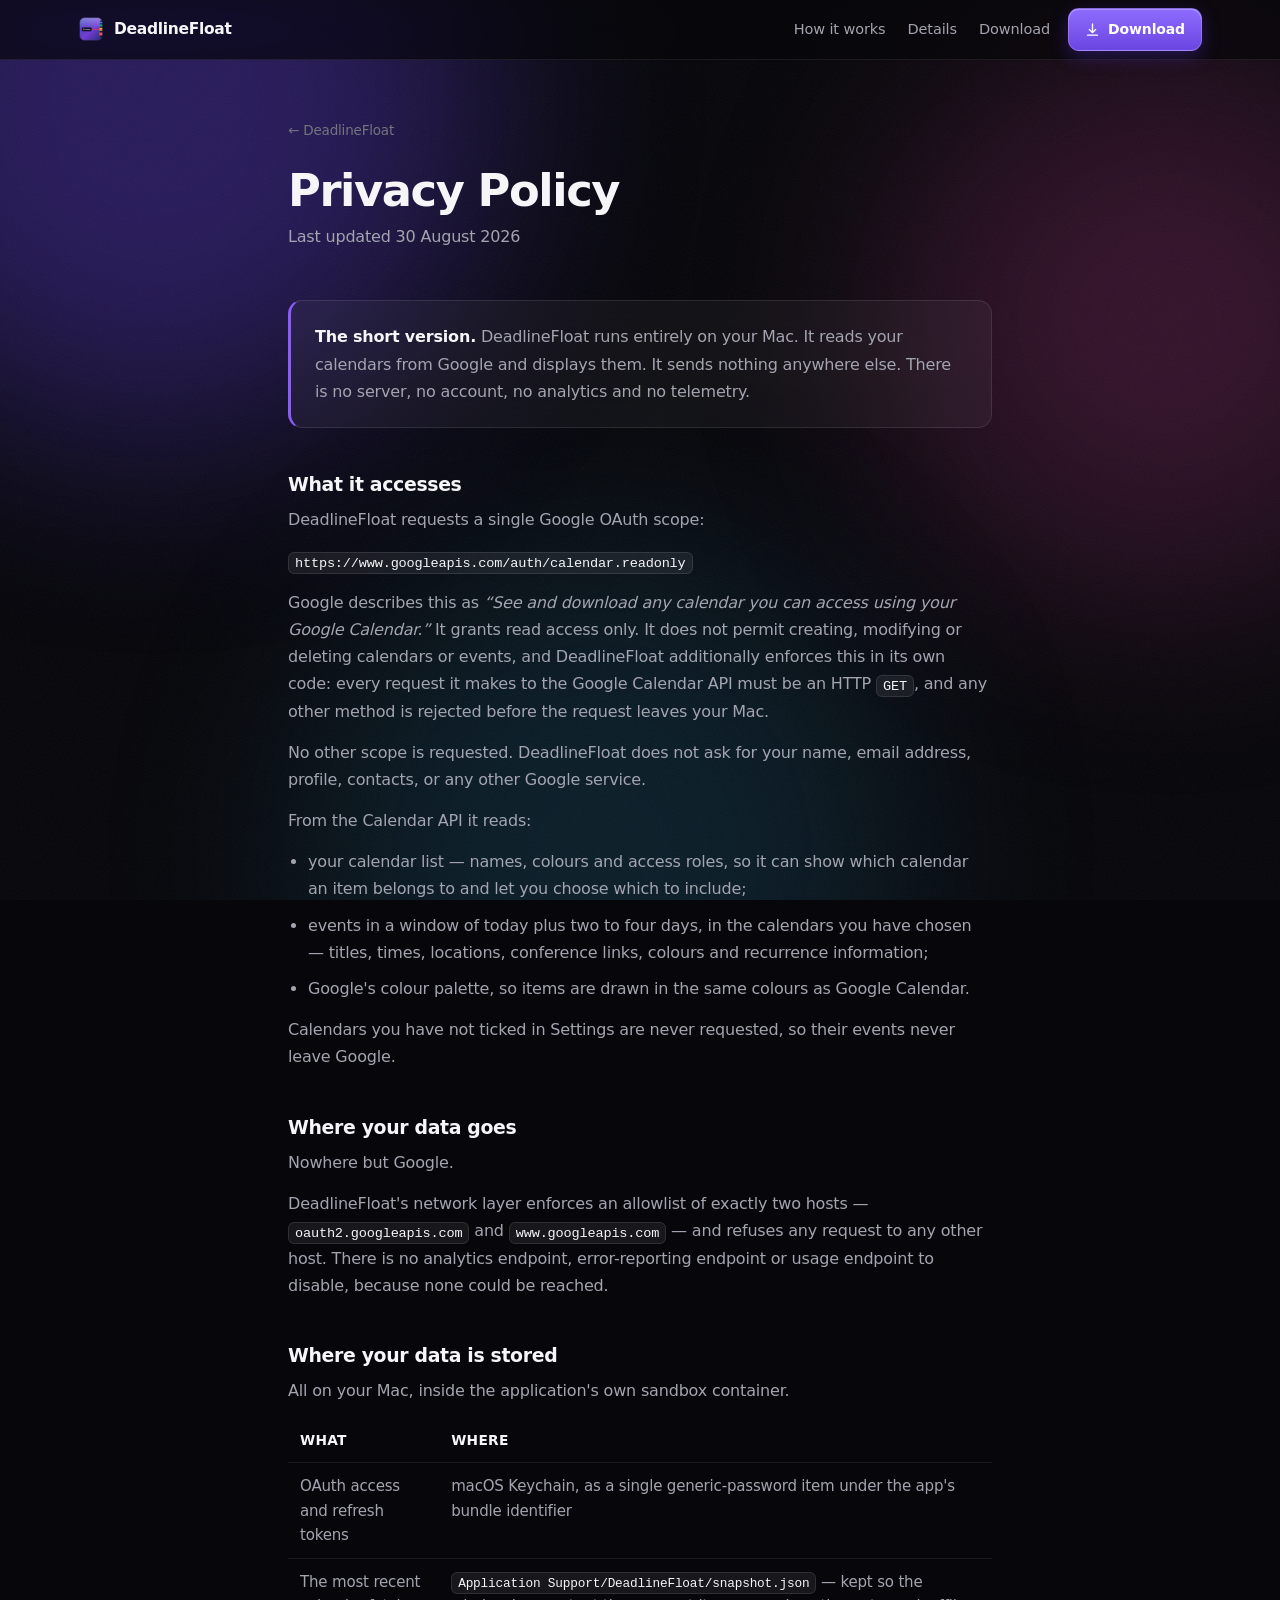
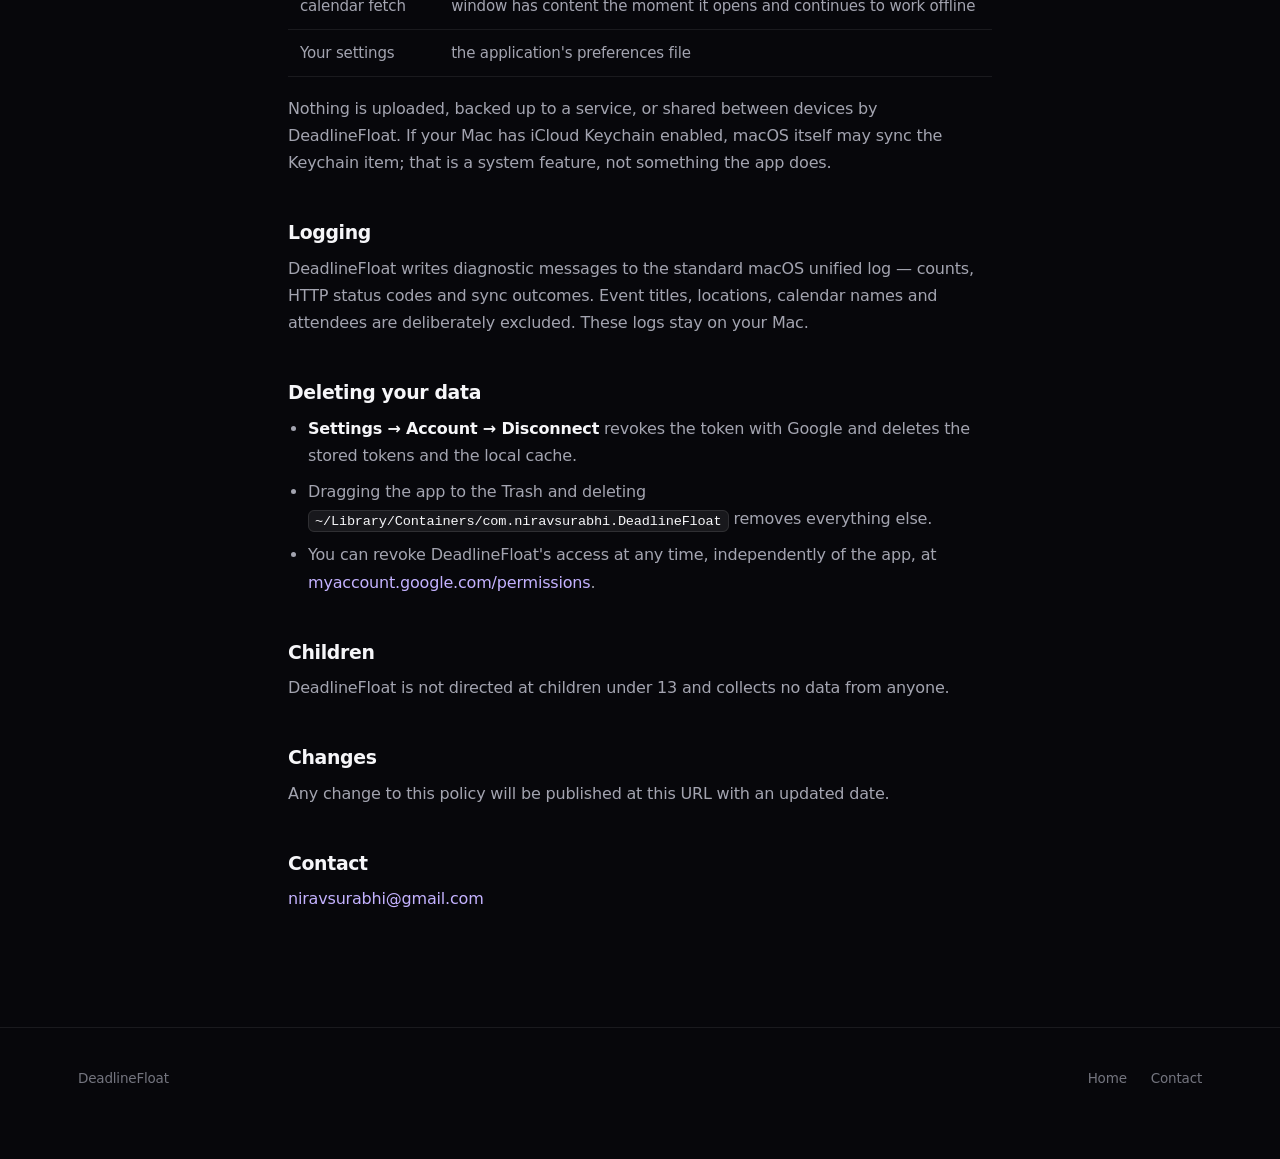
==== commit 16a2eada: "The page is the demo now The landing page was a demo section surrounded by a hero, a feature run, a " ====
--- a/docs/privacy.html
+++ b/docs/privacy.html
@@ -42,7 +42,7 @@
 <header class="nav is-stuck">
   <div class="wrap">
     <a class="brand" href="index.html"><img src="icon.png" alt="" width="26" height="26">DeadlineFloat</a>
-    <nav class="nav-links"><a href="index.html#demo">Demo</a><a href="index.html#features">Features</a><a href="index.html#install">Install</a></nav>
+    <nav class="nav-links"><a href="index.html#demo">How it works</a><a href="index.html#details">Details</a><a href="index.html#get">Download</a></nav>
     <a class="nav-cta" href="https://github.com/21J3phy/deadlinefloat/releases/download/v1.0/DeadlineFloat-1.0.dmg">
       <svg viewBox="0 0 24 24" fill="none" stroke="currentColor" stroke-width="2.2" stroke-linecap="round" stroke-linejoin="round" aria-hidden="true">
         <path d="M12 3v12"/><path d="M7 12l5 5 5-5"/><path d="M4 21h16"/>
--- a/docs/site.css
+++ b/docs/site.css
@@ -163,7 +163,7 @@
 
 /* ------------------------------------------------------------------- hero */
 
-.hero { position: relative; padding: calc(var(--nav-h) + 60px) 0 0; text-align: center; }
+.hero { position: relative; padding: calc(var(--nav-h) + 72px) 0 40px; text-align: center; }
 
 .hero-icon {
   width: 104px; height: 104px; display: block; margin: 0 auto 28px;
@@ -186,11 +186,11 @@
 }
 
 .tagline {
-  font-size: clamp(1.08rem, 2.2vw, 1.33rem);
-  line-height: 1.5;
+  font-size: clamp(1.05rem, 2vw, 1.22rem);
+  line-height: 1.6;
   color: var(--ink-2);
-  margin: 0 auto 34px;
-  max-width: 40ch;
+  margin: 0 auto 30px;
+  max-width: 60ch;
   letter-spacing: -0.014em;
 }
 
@@ -252,39 +252,6 @@
 .hero-hint .arrow { animation: nudge 1.9s ease-in-out infinite; display: inline-block; }
 @keyframes nudge { 0%, 100% { transform: translateX(0); } 50% { transform: translateX(5px); } }
 
-/* hero screenshot, tilted and lifted on scroll */
-.hero-shot {
-  margin: 66px auto 0; max-width: 1000px; position: relative;
-  perspective: 1600px;
-}
-.hero-shot picture, .hero-shot img {
-  display: block; width: 100%; height: auto;
-  border-radius: 18px;
-  box-shadow: 0 50px 120px rgba(8, 4, 30, .72), 0 0 0 1px rgba(255, 255, 255, .07);
-  transform-origin: 50% 0%;
-  will-change: transform;
-}
-.hero-shot::before {
-  content: ""; position: absolute; left: 12%; right: 12%; top: 22%; bottom: -12%;
-  background: radial-gradient(ellipse at center, rgba(139, 92, 246, .42), transparent 68%);
-  filter: blur(70px); z-index: -1;
-}
-
-.hero-fade {
-  position: relative; height: 140px; margin-top: -140px; z-index: 2; pointer-events: none;
-  background: linear-gradient(to bottom, transparent, var(--bg) 88%);
-}
-
-/* ------------------------------------------------------------------ strip */
-
-.strip { border-top: 1px solid var(--hairline); border-bottom: 1px solid var(--hairline); }
-.strip .wrap {
-  display: flex; flex-wrap: wrap; justify-content: center; gap: 14px 44px;
-  padding-top: 22px; padding-bottom: 22px;
-}
-.strip span { font-size: 13px; font-weight: 500; color: var(--ink-3); letter-spacing: .02em; display: inline-flex; align-items: center; gap: 9px; }
-.strip span::before { content: ""; width: 5px; height: 5px; border-radius: 50%; background: var(--accent); opacity: .85; }
-
 /* --------------------------------------------------------------- sections */
 
 section { position: relative; }
@@ -317,16 +284,17 @@
   display: grid; grid-template-columns: 300px 1fr; gap: 40px; align-items: start;
 }
 
-.steps-col { padding: 14vh 0 40vh; }
+.steps-col { padding: 18vh 0 46vh; }
 .step {
-  padding: 26px 0 26px 26px;
+  padding: 12vh 0 12vh 26px;
   border-left: 2px solid var(--hairline);
   opacity: .32;
   transition: opacity .5s var(--ease), border-color .5s var(--ease);
 }
 .step.is-active { opacity: 1; border-left-color: var(--accent); }
-.step h3 { font-size: 1.32rem; letter-spacing: -0.024em; font-weight: 660; margin-bottom: 10px; }
-.step p { margin: 0; color: var(--ink-2); font-size: .98rem; line-height: 1.6; }
+.step h2 { font-size: clamp(1.45rem, 2.4vw, 1.9rem); letter-spacing: -0.028em; font-weight: 660; margin: 0 0 12px; line-height: 1.14; }
+.step p { margin: 0 0 12px; color: var(--ink-2); font-size: .98rem; line-height: 1.62; }
+.step p:last-of-type { margin-bottom: 0; }
 .step .n {
   display: inline-block; font-size: 11.5px; font-weight: 650; letter-spacing: .12em;
   color: var(--accent-ink); text-transform: uppercase; margin-bottom: 10px;
@@ -334,25 +302,6 @@
 
 .stage-col { position: sticky; top: calc(var(--nav-h) + 22px); }
 .stage-frame { display: flex; flex-direction: column; align-items: stretch; gap: 18px; width: 100%; }
-
-/* the controls under the mock screen */
-.demo-controls {
-  display: flex; flex-wrap: wrap; gap: 10px; justify-content: center; align-items: center;
-}
-.ctl-group {
-  display: inline-flex; gap: 2px; padding: 3px;
-  background: var(--glass); border: 1px solid var(--rim); border-radius: 12px;
-  backdrop-filter: blur(20px); -webkit-backdrop-filter: blur(20px);
-}
-.ctl {
-  appearance: none; border: 0; background: transparent; cursor: pointer;
-  color: var(--ink-2); font: 600 12.5px/1 inherit; letter-spacing: -0.006em;
-  padding: 8px 14px; border-radius: 9px;
-  transition: background .2s, color .2s;
-}
-.ctl:hover { color: var(--ink); }
-.ctl[aria-pressed="true"], .ctl.is-on { background: var(--glass-2); color: var(--ink); box-shadow: inset 0 0 0 1px var(--rim); }
-.ctl-note { font-size: 12.5px; color: var(--ink-3); width: 100%; text-align: center; margin-top: 2px; }
 
 /* the mock Mac screen */
 .mac {
@@ -376,16 +325,6 @@
     linear-gradient(158deg, #1b1a33, #241a35 52%, #121122);
   box-shadow: inset 0 0 0 1px rgba(255, 255, 255, .07);
 }
-.mac-screen.is-light {
-  background:
-    radial-gradient(120% 90% at 18% 8%, #dfe4ff 0%, transparent 58%),
-    radial-gradient(110% 80% at 88% 92%, #ffd9ec 0%, transparent 58%),
-    linear-gradient(158deg, #eef0fb, #e6e9f7 52%, #dfe2f2);
-}
-.mac-screen.is-light .mac-menubar { background: rgba(255, 255, 255, .5); color: rgba(0, 0, 0, .66); }
-.mac-screen.is-light .mb-apple { background: rgba(0, 0, 0, .45); }
-.mac-screen.is-light .mb-hourglass { background: rgba(0, 0, 0, .12); color: #1a1a1f; }
-
 .mac-stage { position: absolute; inset: 22px 0 0 0; }
 
 .mac-menubar {
@@ -456,20 +395,6 @@
   transition: width .58s var(--ease-morph);
 }
 .df.is-open { width: var(--open-w); }
-.df.df--left { right: auto; left: 0; }
-
-.df--light {
-  --sheet:   rgba(242, 242, 246, .80);
-  --sheet-2: rgba(0, 0, 0, .035);
-  --df-ink:  #17171d;
-  --df-ink-2: rgba(0, 0, 0, .60);
-  --df-ink-3: rgba(0, 0, 0, .42);
-  --df-line: rgba(0, 0, 0, .10);
-  --df-rim:  rgba(0, 0, 0, .10);
-  --df-ok:   #0b8043;
-  --df-warn: #b45309;
-  --df-bad:  #c81e1e;
-}
 
 .df-sheet {
   position: absolute; inset: 0;
@@ -480,7 +405,6 @@
   border-radius: 16px 0 0 16px;
   box-shadow: -18px 0 60px rgba(0, 0, 0, .42);
 }
-.df--left .df-sheet { border-radius: 0 16px 16px 0; border-right: 1px solid var(--df-rim); border-left: 0; }
 
 /* an extra scrim while it is a sliver, so the strip reads against any desktop */
 .df-scrim {
@@ -512,7 +436,9 @@
 }
 .df.is-open .df-tasks { transform: none; opacity: 1; }
 
-.df-toolbar { display: flex; align-items: center; gap: 10px; padding: 12px 12px 8px; }
+/* the app's own toolbar, shown because it is part of the app — the page
+   offers no settings of its own, so it is drawn, not operated */
+.df-toolbar { display: flex; align-items: center; gap: 10px; padding: 12px 12px 8px; pointer-events: none; }
 
 .df-seg {
   display: inline-flex; padding: 2px; gap: 1px;
@@ -525,7 +451,6 @@
   transition: background .2s, color .2s;
 }
 .df-seg button[aria-pressed="true"] { background: rgba(255, 255, 255, .16); color: var(--df-ink); }
-.df--light .df-seg button[aria-pressed="true"] { background: #fff; box-shadow: 0 1px 3px rgba(0, 0, 0, .14); }
 
 .df-tools { display: inline-flex; margin-left: auto; padding: 2px; gap: 1px; background: var(--sheet-2); border-radius: 9px; box-shadow: inset 0 0 0 1px var(--df-rim); }
 .df-tools button {
@@ -571,7 +496,6 @@
   transition: background .18s, transform .38s var(--ease-morph), opacity .38s;
 }
 .df-row:hover { background: rgba(255, 255, 255, .05); }
-.df--light .df-row:hover { background: rgba(0, 0, 0, .04); }
 .df-row[data-overdue] { background: rgba(255, 90, 90, .13); }
 .df-row.is-doing { transform: translateX(96%); opacity: 0; }
 .df-row i.df-chip { width: 3px; align-self: stretch; border-radius: 2px; flex: none; }
@@ -665,8 +589,6 @@
   width: var(--day);
   right: calc(var(--open-w) - var(--left) - var(--gutter) - var(--day));
 }
-.df--left .df-rail { right: auto; left: 0; transition: width .58s var(--ease-morph), left .58s var(--ease-morph); }
-.df--left.is-open .df-rail { left: calc(var(--left) + var(--gutter)); }
 
 /* closed: full-bleed Google-coloured segments, no outlines, no track line.
    open: the very same nodes, now laid out in the today column's lanes. */
@@ -681,12 +603,6 @@
 }
 .df-rail .df-ev-in { opacity: 0; transition: opacity .26s linear; }
 .df.is-open .df-rail .df-ev-in { opacity: 1; transition-delay: .3s; }
-
-/* compact rows — one line per deadline */
-.df--compact .df-row { padding-top: 5px; padding-bottom: 6px; align-items: center; }
-.df--compact .df-row .df-s { display: none; }
-.df--compact .df-row .df-r { display: flex; align-items: baseline; gap: 8px; }
-.df--compact .df-row .df-cd { margin-top: 0; }
 
 .df-rail .df-now::before { left: 0; }
 .df-rail .df-now b { opacity: 0; transition: opacity .2s; }
@@ -706,7 +622,6 @@
   transition: opacity .28s var(--ease-morph), transform .38s var(--ease-morph);
   font: 400 13px/1.4 inherit;
 }
-.df--left .df-pill { right: auto; left: calc(var(--sliver) + 10px); }
 .df.is-open .df-pill { opacity: 0; transform: translate(14px, -50%); pointer-events: none; }
 .df-pill-top { display: flex; align-items: center; gap: 8px; }
 .df-pill-top i { width: 7px; height: 7px; border-radius: 50%; background: var(--df-ok); flex: none; }
@@ -745,33 +660,13 @@
 @media (max-width: 1239px) { .hero-hint { display: none; } }
 @media (max-width: 860px)  { .only-wide { display: none; } }
 
-/* ---------------------------------------------------------------- features */
-
-.feat { display: grid; grid-template-columns: 1fr 1fr; gap: 72px; align-items: center; padding: 86px 0; }
-.feat + .feat { border-top: 1px solid var(--hairline); }
-.feat--flip .feat-copy { order: 2; }
-.feat-copy h3 { font-size: clamp(1.5rem, 3vw, 2.1rem); letter-spacing: -0.03em; font-weight: 660; margin-bottom: 14px; line-height: 1.12; }
-.feat-copy p { color: var(--ink-2); margin: 0 0 14px; font-size: 1.02rem; line-height: 1.62; }
-.feat-copy p:last-child { margin-bottom: 0; }
-
-.shot {
-  position: relative; border-radius: 16px; overflow: hidden;
-  box-shadow: 0 40px 90px rgba(6, 3, 24, .6), 0 0 0 1px rgba(255, 255, 255, .07);
-  will-change: transform;
-}
-.shot img { display: block; width: 100%; height: auto; }
-.shot--tall { max-width: 300px; margin: 0 auto; }
-.shot--glow::before {
-  content: ""; position: absolute; inset: -30% -10%;
-  background: radial-gradient(ellipse at center, rgba(139, 92, 246, .3), transparent 70%);
-  filter: blur(60px); z-index: -1;
-}
-
 .kv { display: flex; flex-wrap: wrap; gap: 8px; margin-top: 20px; }
 .kv span {
   font-size: 12.5px; font-weight: 500; color: var(--ink-2);
   padding: 6px 12px; border-radius: 999px; border: 1px solid var(--rim); background: var(--glass);
 }
+
+.privacy-wrap h3.sub { font-size: 1.12rem; margin: 40px 0 6px; font-weight: 640; }
 
 /* card grid */
 .grid { display: grid; gap: 16px; grid-template-columns: repeat(auto-fit, minmax(258px, 1fr)); }
@@ -840,17 +735,41 @@
 }
 .note strong { color: var(--ink); }
 
-/* -------------------------------------------------------------------- cta */
-
-.cta { text-align: center; padding: 130px 0 120px; position: relative; }
-.cta::before {
-  content: ""; position: absolute; left: 50%; top: 18%; width: 720px; height: 460px;
-  transform: translateX(-50%);
-  background: radial-gradient(ellipse at center, rgba(139, 92, 246, .30), transparent 68%);
-  filter: blur(70px); z-index: -1; pointer-events: none;
-}
-.cta h2 { font-size: clamp(2.2rem, 5.6vw, 3.8rem); margin-bottom: 20px; }
-.cta .lede { margin: 0 auto 38px; }
+/* ----------------------------------------------------------- the finale
+ *
+ * Keep scrolling past the last step and the download button is all that is
+ * left: pinned in the middle of the screen and scaled up as the section runs
+ * under it, so the page ends by walking you into the one thing to do.
+ */
+
+.finale { height: 190vh; position: relative; }
+.finale-pin {
+  position: sticky; top: 0; height: 100vh;
+  display: grid; place-items: center;
+  overflow: hidden;
+}
+.finale-inner {
+  text-align: center; padding: 0 24px;
+  /* --z runs 0 → 1 across the section; set from the scroll loop */
+  transform: scale(calc(.62 + var(--z, 0) * .38));
+  opacity: calc(.25 + var(--z, 0) * .75);
+  will-change: transform, opacity;
+}
+.finale-pin::before {
+  content: ""; position: absolute; left: 50%; top: 50%;
+  width: 900px; height: 620px; transform: translate(-50%, -50%) scale(calc(.4 + var(--z, 0) * .6));
+  background: radial-gradient(ellipse at center, rgba(139, 92, 246, .34), transparent 66%);
+  filter: blur(70px); opacity: var(--z, 0); pointer-events: none;
+}
+.finale-eyebrow {
+  font-size: 12px; font-weight: 650; letter-spacing: .14em; text-transform: uppercase;
+  color: var(--accent-ink); margin: 0 0 16px;
+}
+.finale-title {
+  font-size: clamp(2.2rem, 5.6vw, 3.8rem); line-height: 1.04;
+  letter-spacing: -0.038em; font-weight: 680; margin: 0 0 32px;
+}
+.finale .get { font-size: 1.16rem; padding: 19px 38px; border-radius: 17px; }
 
 /* ----------------------------------------------------------------- footer */
 
@@ -869,22 +788,22 @@
   .reveal-l, .reveal-r { transform: translate3d(0, 26px, 0); }
   .scrolly-grid { grid-template-columns: 1fr; gap: 0; }
   .steps-col { order: 2; padding: 30px 0 0; }
-  .step { opacity: 1; }
+  .step { opacity: 1; padding: 30px 0 30px 26px; }
   .stage-col { position: static; order: 1; }
-  .feat { grid-template-columns: 1fr; gap: 34px; padding: 62px 0; }
-  .feat--flip .feat-copy { order: 0; }
   .privacy-wrap { padding: 34px 26px; }
 }
 
 @media (max-width: 860px) {
+  .finale { height: auto; }
+  .finale-pin { position: static; height: auto; padding: 90px 0; }
+  .finale-inner { transform: none; opacity: 1; }
+  .finale-pin::before { opacity: .55; transform: translate(-50%, -50%); }
   .pad { padding: 84px 0; }
   .wrap { padding: 0 20px; }
   .hero { padding-top: calc(var(--nav-h) + 46px); }
   .nav-links { display: none; }
-  .hero-shot { margin-top: 46px; }
   .mac { display: none; }
   .mac-fallback { display: block; }
-  .demo-controls { display: none; }
   .cta { padding: 90px 0 80px; }
   footer .wrap { justify-content: center; text-align: center; }
 }
@@ -897,6 +816,6 @@
     transition-duration: .001ms !important;
   }
   .reveal { opacity: 1 !important; transform: none !important; }
-  .hero-shot img { transform: none !important; }
-  .shot { transform: none !important; }
-}
+  .finale-inner { transform: none !important; opacity: 1 !important; }
+  .finale-pin::before { opacity: .7 !important; transform: translate(-50%, -50%) !important; }
+}
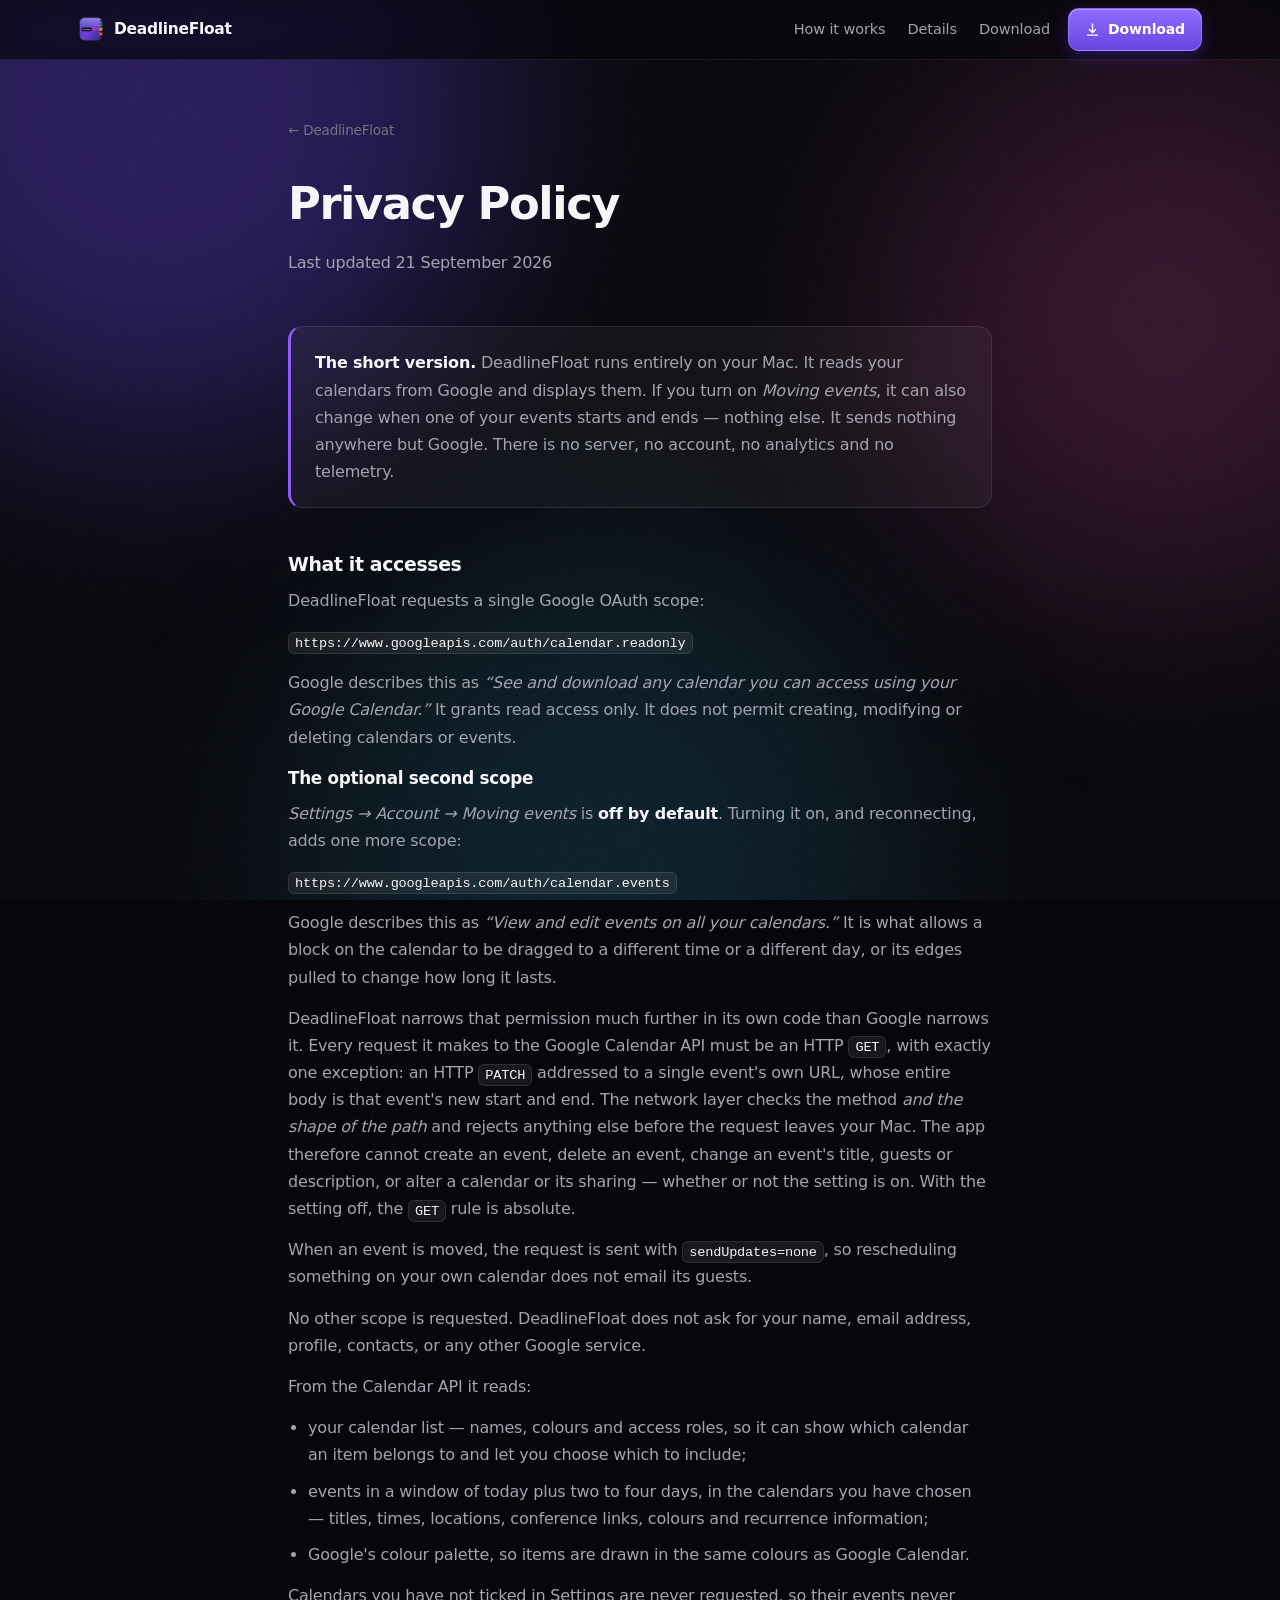
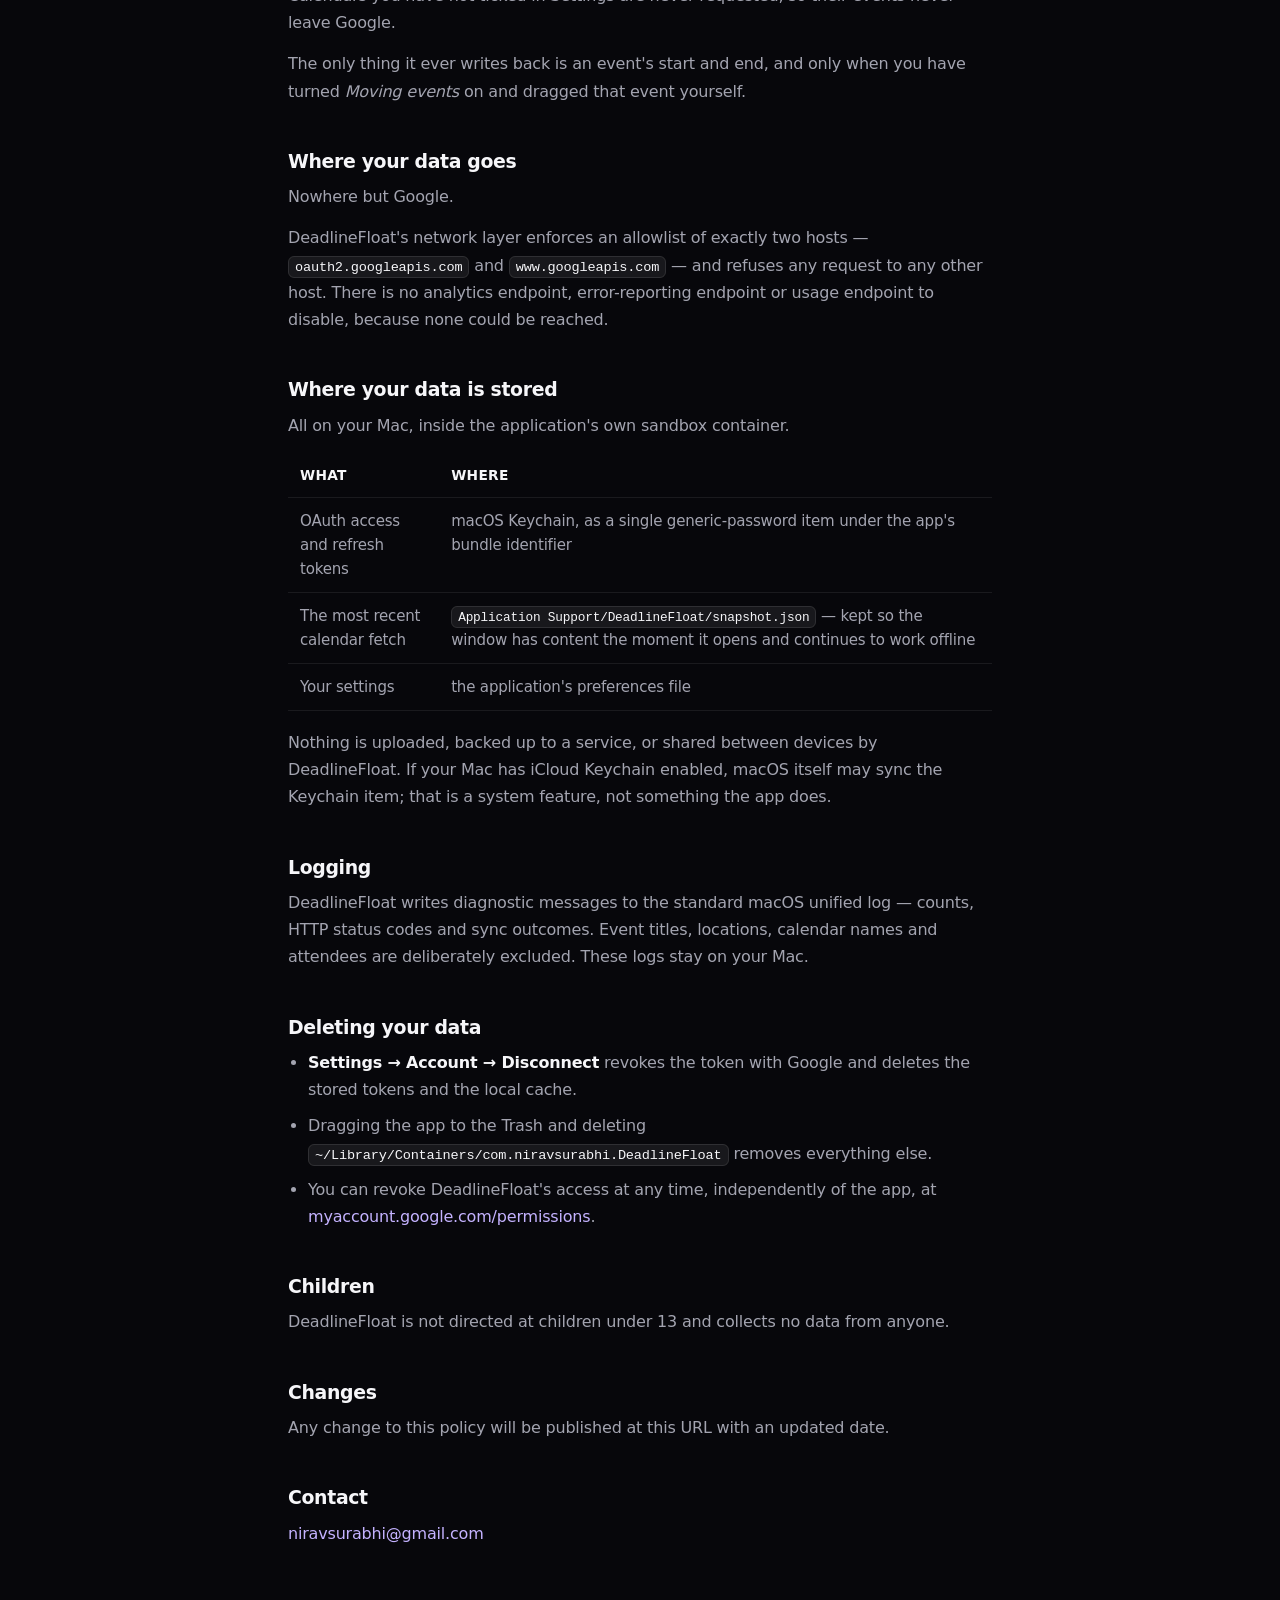
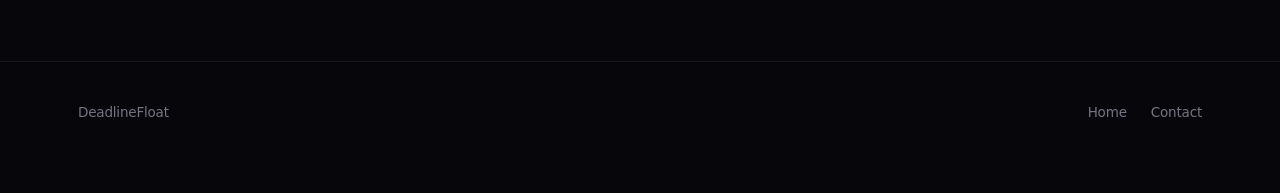
==== commit c4aafb28: "Drag events to move them, and choose which hours a day shows Blocks on the calendar can now be taken" ====
--- a/docs/privacy.html
+++ b/docs/privacy.html
@@ -4,7 +4,7 @@
 <meta charset="utf-8">
 <meta name="viewport" content="width=device-width, initial-scale=1">
 <title>Privacy Policy — DeadlineFloat</title>
-<meta name="description" content="What DeadlineFloat does with your data: one read-only Google Calendar scope, everything stored on your Mac, nothing sent anywhere but Google.">
+<meta name="description" content="What DeadlineFloat does with your data: a read-only Google Calendar scope, an optional one that only lets an event be moved, everything stored on your Mac, nothing sent anywhere but Google.">
 <meta name="theme-color" content="#07070b">
 <link rel="icon" href="favicon.png" type="image/png">
 <link rel="stylesheet" href="site.css">
@@ -56,13 +56,14 @@
   <header>
     <a class="back" href="index.html">← DeadlineFloat</a>
     <h1>Privacy Policy</h1>
-    <p class="updated">Last updated 30 August 2026</p>
+    <p class="updated">Last updated 21 September 2026</p>
   </header>
 
   <div class="lead">
     <p><strong>The short version.</strong> DeadlineFloat runs entirely on your Mac. It reads your
-    calendars from Google and displays them. It sends nothing anywhere else. There is no server,
-    no account, no analytics and no telemetry.</p>
+    calendars from Google and displays them. If you turn on <em>Moving events</em>, it can also
+    change when one of your events starts and ends — nothing else. It sends nothing anywhere but
+    Google. There is no server, no account, no analytics and no telemetry.</p>
   </div>
 
   <h2>What it accesses</h2>
@@ -70,9 +71,25 @@
   <p><code>https://www.googleapis.com/auth/calendar.readonly</code></p>
   <p>Google describes this as <em>“See and download any calendar you can access using your Google
   Calendar.”</em> It grants read access only. It does not permit creating, modifying or deleting
-  calendars or events, and DeadlineFloat additionally enforces this in its own code: every request
-  it makes to the Google Calendar API must be an HTTP <code>GET</code>, and any other method is
-  rejected before the request leaves your Mac.</p>
+  calendars or events.</p>
+
+  <h3>The optional second scope</h3>
+  <p><em>Settings → Account → Moving events</em> is <strong>off by default</strong>. Turning it on,
+  and reconnecting, adds one more scope:</p>
+  <p><code>https://www.googleapis.com/auth/calendar.events</code></p>
+  <p>Google describes this as <em>“View and edit events on all your calendars.”</em> It is what
+  allows a block on the calendar to be dragged to a different time or a different day, or its edges
+  pulled to change how long it lasts.</p>
+  <p>DeadlineFloat narrows that permission much further in its own code than Google narrows it.
+  Every request it makes to the Google Calendar API must be an HTTP <code>GET</code>, with exactly
+  one exception: an HTTP <code>PATCH</code> addressed to a single event's own URL, whose entire body
+  is that event's new start and end. The network layer checks the method <em>and the shape of the
+  path</em> and rejects anything else before the request leaves your Mac. The app therefore cannot
+  create an event, delete an event, change an event's title, guests or description, or alter a
+  calendar or its sharing — whether or not the setting is on. With the setting off, the
+  <code>GET</code> rule is absolute.</p>
+  <p>When an event is moved, the request is sent with <code>sendUpdates=none</code>, so rescheduling
+  something on your own calendar does not email its guests.</p>
   <p>No other scope is requested. DeadlineFloat does not ask for your name, email address, profile,
   contacts, or any other Google service.</p>
   <p>From the Calendar API it reads:</p>
@@ -85,6 +102,8 @@
   </ul>
   <p>Calendars you have not ticked in Settings are never requested, so their events never leave
   Google.</p>
+  <p>The only thing it ever writes back is an event's start and end, and only when you have turned
+  <em>Moving events</em> on and dragged that event yourself.</p>
 
   <h2>Where your data goes</h2>
   <p>Nowhere but Google.</p>
--- a/docs/site.css
+++ b/docs/site.css
@@ -161,48 +161,38 @@
 .reveal-r { transform: translate3d(34px, 0, 0); }
 .reveal-s { transform: translate3d(0, 34px, 0) scale(.965); }
 
-/* ------------------------------------------------------------------- hero */
-
-.hero { position: relative; padding: calc(var(--nav-h) + 72px) 0 40px; text-align: center; }
-
-.hero-icon {
-  width: 104px; height: 104px; display: block; margin: 0 auto 28px;
-  filter: drop-shadow(0 22px 48px rgba(70, 36, 170, .55));
-  animation: float-icon 7s ease-in-out infinite;
-}
-@keyframes float-icon { 0%, 100% { transform: translateY(0); } 50% { transform: translateY(-9px); } }
-
-h1 {
-  font-size: clamp(2.7rem, 7.2vw, 4.7rem);
-  line-height: 1.02;
-  letter-spacing: -0.042em;
-  font-weight: 700;
-  margin: 0 0 20px;
-}
-h1 .grad {
-  background: linear-gradient(103deg, #ffffff 8%, #c9b6ff 48%, #8b5cf6 92%);
-  -webkit-background-clip: text; background-clip: text;
-  -webkit-text-fill-color: transparent; color: transparent;
-}
-
-.tagline {
-  font-size: clamp(1.05rem, 2vw, 1.22rem);
-  line-height: 1.6;
-  color: var(--ink-2);
-  margin: 0 auto 30px;
-  max-width: 60ch;
-  letter-spacing: -0.014em;
-}
-
-.badges { display: flex; gap: 8px; justify-content: center; flex-wrap: wrap; margin: 30px 0 0; }
-.badge {
-  font-size: 12.5px; font-weight: 500; color: var(--ink-2);
-  padding: 7px 14px; border-radius: 999px;
-  background: var(--glass); border: 1px solid var(--rim);
-  backdrop-filter: blur(20px); -webkit-backdrop-filter: blur(20px);
-}
-
-/* the generated download block — see Tools/update_download.sh */
+/* --------------------------------------------------------------- sections */
+
+section { position: relative; }
+.pad { padding: 120px 0; }
+
+.eyebrow {
+  font-size: 12px; font-weight: 650; letter-spacing: .14em; text-transform: uppercase;
+  color: var(--accent-ink); margin: 0 0 16px;
+}
+h2 {
+  font-size: clamp(1.9rem, 4.2vw, 3rem); line-height: 1.08;
+  letter-spacing: -0.035em; font-weight: 680; margin: 0 0 18px;
+}
+h3 { font-size: 1.05rem; font-weight: 620; letter-spacing: -0.016em; margin: 0 0 8px; }
+.lede { color: var(--ink-2); max-width: 60ch; margin: 0; font-size: 1.06rem; line-height: 1.62; }
+.center { text-align: center; }
+.center .lede { margin-left: auto; margin-right: auto; }
+
+code {
+  font: 500 .85em/1 ui-monospace, SFMono-Regular, "SF Mono", Menlo, monospace;
+  background: var(--glass-2); border: 1px solid var(--rim); border-radius: 6px;
+  padding: 2.5px 6px; color: var(--ink);
+}
+
+/* ------------------------------------------------- the download block
+ *
+ * The markup between the download:start / download:end comments in index.html
+ * is regenerated by Tools/update_download.sh from the built artefacts, so these
+ * four class names are a contract with that script: .download, .get, .meta and
+ * .sums. Renaming one here silently unstyles the button on the next release.
+ */
+
 .download { margin: 0; }
 .get {
   display: inline-flex; align-items: center; gap: 11px;
@@ -224,8 +214,6 @@
 .get:active { transform: translateY(0); }
 .get svg { width: 19px; height: 19px; flex: none; }
 
-.get--xl { font-size: 1.16rem; padding: 19px 38px; border-radius: 17px; }
-
 .meta { margin: 15px 0 0; font-size: 13.5px; line-height: 1.75; color: var(--ink-3); }
 .meta a { color: var(--ink-2); text-decoration: underline; text-underline-offset: 3px; }
 
@@ -244,118 +232,116 @@
   color: var(--ink-2);
 }
 
-.hero-hint {
-  margin: 34px 0 0; font-size: 13.5px; color: var(--ink-3);
-  display: inline-flex; align-items: center; gap: 9px;
-}
-.hero-hint b { color: var(--ink-2); font-weight: 600; }
-.hero-hint .arrow { animation: nudge 1.9s ease-in-out infinite; display: inline-block; }
-@keyframes nudge { 0%, 100% { transform: translateX(0); } 50% { transform: translateX(5px); } }
-
-/* --------------------------------------------------------------- sections */
-
-section { position: relative; }
-.pad { padding: 120px 0; }
-
-.eyebrow {
+/* ------------------------------------------------------------- the show
+ *
+ * One screen, pinned for the length of a tall section. Scroll progress across
+ * that section is the only input: it runs the title card off, slides the bar in
+ * from the right edge of the screen, cross-fades four descriptions down the
+ * left while the panel does what each one describes, and ends on the download
+ * button. `--p` is that progress, 0 to 1, set from the scroll loop.
+ */
+
+.show { height: 620vh; position: relative; }
+
+.show-pin {
+  position: sticky; top: 0; height: 100svh;
+  overflow: hidden;
+  display: flex; align-items: center;
+}
+
+/* the title card: centred, and gone by the time the bar arrives */
+.show-title {
+  position: absolute; inset: 0;
+  display: flex; flex-direction: column; align-items: center; justify-content: center;
+  text-align: center; padding: 0 24px;
+  opacity: var(--title-o, 1);
+  transform: translateY(calc(var(--title-y, 0) * -1px)) scale(calc(1 - var(--title-y, 0) * .0006));
+  pointer-events: none;
+}
+.show-mark {
+  width: 96px; height: 96px; margin-bottom: 26px;
+  filter: drop-shadow(0 22px 48px rgba(70, 36, 170, .55));
+  animation: float-mark 7s ease-in-out infinite;
+}
+@keyframes float-mark { 0%, 100% { transform: translateY(0); } 50% { transform: translateY(-9px); } }
+.show-title h1 {
+  font-size: clamp(3rem, 8vw, 5.6rem); line-height: 1; margin: 0 0 20px;
+  letter-spacing: -0.045em; font-weight: 700;
+  background: linear-gradient(103deg, #ffffff 10%, #cbb9ff 52%, #8b5cf6 96%);
+  -webkit-background-clip: text; background-clip: text;
+  -webkit-text-fill-color: transparent; color: transparent;
+}
+.show-title p {
+  font-size: clamp(1.05rem, 2vw, 1.3rem); line-height: 1.5; color: var(--ink-2);
+  margin: 0; max-width: 34ch; letter-spacing: -0.014em;
+}
+.show-scroll {
+  margin-top: 46px; font-size: 13px; color: var(--ink-3);
+  display: inline-flex; align-items: center; gap: 9px; letter-spacing: .04em;
+}
+.show-scroll i { font-style: normal; animation: nudge-down 1.9s ease-in-out infinite; }
+@keyframes nudge-down { 0%, 100% { transform: translateY(0); } 50% { transform: translateY(5px); } }
+
+/* the descriptions, stacked in one place and cross-faded */
+.show-copy {
+  position: relative; z-index: 3;
+  margin-left: max(5vw, 28px);
+  width: min(440px, 36vw);
+  height: 62svh;
+}
+.beat {
+  position: absolute; inset: 0;
+  display: flex; flex-direction: column; justify-content: center;
+  opacity: 0; transform: translateY(26px);
+  transition: opacity .45s var(--ease), transform .55s var(--ease);
+  pointer-events: none;
+}
+.beat.is-on { opacity: 1; transform: none; pointer-events: auto; }
+.beat .n {
+  display: inline-block; align-self: flex-start;
+  font-size: 11.5px; font-weight: 650; letter-spacing: .13em; text-transform: uppercase;
+  color: var(--accent-ink); margin-bottom: 12px;
+  padding: 5px 11px; border-radius: 999px;
+  border: 1px solid rgba(139, 92, 246, .3); background: rgba(139, 92, 246, .1);
+}
+.beat h2 {
+  font-size: clamp(1.5rem, 2.6vw, 2.1rem); line-height: 1.12;
+  letter-spacing: -0.03em; font-weight: 660; margin: 0 0 14px;
+}
+.beat p { margin: 0 0 12px; color: var(--ink-2); font-size: .97rem; line-height: 1.62; }
+.beat p:last-of-type { margin-bottom: 0; }
+
+/* the end of the show */
+.show-get {
+  position: absolute; inset: 0; z-index: 4;
+  display: flex; flex-direction: column; align-items: center; justify-content: center;
+  text-align: center; padding: 0 24px;
+  opacity: var(--get-o, 0); pointer-events: none;
+  transform: translateY(calc((1 - var(--get-o, 0)) * 24px));
+}
+.show-get.is-on { pointer-events: auto; }
+.show-get-eyebrow {
   font-size: 12px; font-weight: 650; letter-spacing: .14em; text-transform: uppercase;
   color: var(--accent-ink); margin: 0 0 16px;
 }
-h2 {
-  font-size: clamp(1.9rem, 4.2vw, 3rem); line-height: 1.08;
-  letter-spacing: -0.035em; font-weight: 680; margin: 0 0 18px;
-}
-h3 { font-size: 1.05rem; font-weight: 620; letter-spacing: -0.016em; margin: 0 0 8px; }
-.lede { color: var(--ink-2); max-width: 60ch; margin: 0; font-size: 1.06rem; line-height: 1.62; }
-.center { text-align: center; }
-.center .lede { margin-left: auto; margin-right: auto; }
-
-code {
-  font: 500 .85em/1 ui-monospace, SFMono-Regular, "SF Mono", Menlo, monospace;
-  background: var(--glass-2); border: 1px solid var(--rim); border-radius: 6px;
-  padding: 2.5px 6px; color: var(--ink);
-}
-
-/* ------------------------------------------------------- scrollytelling */
-
-.scrolly { padding: 40px 0 120px; }
-.scrolly .wrap { max-width: 1420px; }
-.scrolly-grid {
-  display: grid; grid-template-columns: 300px 1fr; gap: 40px; align-items: start;
-}
-
-.steps-col { padding: 18vh 0 46vh; }
-.step {
-  padding: 12vh 0 12vh 26px;
-  border-left: 2px solid var(--hairline);
-  opacity: .32;
-  transition: opacity .5s var(--ease), border-color .5s var(--ease);
-}
-.step.is-active { opacity: 1; border-left-color: var(--accent); }
-.step h2 { font-size: clamp(1.45rem, 2.4vw, 1.9rem); letter-spacing: -0.028em; font-weight: 660; margin: 0 0 12px; line-height: 1.14; }
-.step p { margin: 0 0 12px; color: var(--ink-2); font-size: .98rem; line-height: 1.62; }
-.step p:last-of-type { margin-bottom: 0; }
-.step .n {
-  display: inline-block; font-size: 11.5px; font-weight: 650; letter-spacing: .12em;
-  color: var(--accent-ink); text-transform: uppercase; margin-bottom: 10px;
-}
-
-.stage-col { position: sticky; top: calc(var(--nav-h) + 22px); }
-.stage-frame { display: flex; flex-direction: column; align-items: stretch; gap: 18px; width: 100%; }
-
-/* the mock Mac screen */
-.mac {
-  position: relative;
-  width: 100%;
-  border-radius: 16px;
-  padding: 9px;
-  /* never taller than the viewport it is pinned in */
-  max-width: min(100%, calc((100vh - 250px) * 1.636));
-  margin: 0 auto;
-  background: linear-gradient(170deg, #34343d, #17171c 46%, #26262e);
-  box-shadow: 0 50px 110px rgba(4, 2, 18, .72), 0 0 0 1px rgba(255, 255, 255, .07), inset 0 1px 0 rgba(255, 255, 255, .13);
-}
-.mac-screen {
-  position: relative; overflow: hidden;
-  border-radius: 9px;
-  aspect-ratio: 1080 / 660;
-  background:
-    radial-gradient(120% 90% at 18% 8%, #3f3468 0%, transparent 56%),
-    radial-gradient(110% 80% at 88% 92%, #6a2f55 0%, transparent 58%),
-    linear-gradient(158deg, #1b1a33, #241a35 52%, #121122);
-  box-shadow: inset 0 0 0 1px rgba(255, 255, 255, .07);
-}
-.mac-stage { position: absolute; inset: 22px 0 0 0; }
-
-.mac-menubar {
-  position: absolute; inset: 0 0 auto; height: 22px;
-  display: flex; align-items: center; gap: 1.1%; padding: 0 1.1%;
-  background: rgba(10, 10, 16, .42);
-  backdrop-filter: blur(14px); -webkit-backdrop-filter: blur(14px);
-  color: rgba(255, 255, 255, .72);
-  z-index: 6;
-  transition: background .4s var(--ease), color .4s var(--ease);
-}
-.mac-menubar .mb-apple { width: 8px; height: 8px; border-radius: 50%; background: rgba(255, 255, 255, .55); flex: none; }
-.mac-menubar .mb-item { font-size: 9px; font-weight: 500; letter-spacing: -0.01em; opacity: .75; }
-.mac-menubar .mb-right { margin-left: auto; display: flex; align-items: center; gap: 10px; }
-.mb-hourglass {
-  display: grid; place-items: center; width: 16px; height: 16px; border-radius: 4px;
-  border: 0; background: rgba(255, 255, 255, .13); color: currentColor; cursor: pointer; padding: 0;
-  transition: background .2s, transform .2s;
-}
-.mb-hourglass:hover { background: rgba(255, 255, 255, .3); transform: scale(1.12); }
-.mb-hourglass svg { width: 10px; height: 10px; }
-.mb-hourglass.is-pulsing { animation: mb-pulse 2.2s ease-in-out infinite; }
-@keyframes mb-pulse {
-  0%, 100% { box-shadow: 0 0 0 0 rgba(255, 255, 255, .34); }
-  50% { box-shadow: 0 0 0 5px rgba(255, 255, 255, 0); }
-}
-
-.mac-fallback { display: none; }
-.mac-fallback p {
-  margin: 14px 0 0; text-align: center; font-size: 13px; color: var(--ink-3);
-}
+.show-get h2 {
+  font-size: clamp(2.2rem, 5.4vw, 3.6rem); line-height: 1.04;
+  letter-spacing: -0.038em; font-weight: 680; margin: 0 0 32px;
+}
+.show-get .get { font-size: 1.16rem; padding: 19px 38px; border-radius: 17px; }
+
+/* the panel, hard against the right edge of the screen */
+.show-stage {
+  position: absolute; inset: 0; z-index: 2;
+  pointer-events: none;
+  transform: translateX(calc((1 - var(--slide, 0)) * 420px));
+  opacity: var(--slide, 0);
+}
+.show-stage .df { pointer-events: auto; --pad: 18px; }
+
+.show-fallback { display: none; }
+.show-fallback img { width: 100%; height: auto; border-radius: 14px; display: block; }
+.show-fallback p { margin: 14px 0 0; text-align: center; font-size: 13px; color: var(--ink-3); }
 
 /* --------------------------------------------------- the DeadlineFloat panel
  *
@@ -629,37 +615,6 @@
 .df-pill-top b { font-size: 13px; font-weight: 620; letter-spacing: -0.014em; color: #f2f2f6; }
 .df-pill-cd { margin-top: 3px; font-size: 12.5px; font-weight: 620; color: var(--df-ok); font-variant-numeric: tabular-nums; }
 
-/* the edge-of-the-page instance */
-.edgebar {
-  position: fixed; top: 0; bottom: 0; right: 0;
-  z-index: 80; pointer-events: none;
-  display: none;
-}
-.edgebar .df { pointer-events: auto; --pad: 8px; }
-/* the pill only greets you near the top of the page, or when you reach for the
-   sliver — otherwise it would sit on the copy for the whole scroll */
-.edgebar .df-pill { opacity: 0; transform: translate(12px, -50%); }
-.edgebar.is-hinting .df:not(.is-open) .df-pill { opacity: 1; transform: translateY(-50%); }
-.edgebar-close {
-  position: absolute; top: 14px; right: 14px; z-index: 9;
-  width: 26px; height: 26px; border-radius: 8px; display: grid; place-items: center;
-  border: 1px solid rgba(255, 255, 255, .14); background: rgba(255, 255, 255, .08);
-  color: rgba(255, 255, 255, .7); cursor: pointer; opacity: 0; pointer-events: none;
-  transition: opacity .3s;
-}
-.edgebar .df.is-open + .edgebar-close { opacity: 1; pointer-events: auto; }
-.edgebar-close:hover { background: rgba(255, 255, 255, .16); color: #fff; }
-.edgebar-close svg { width: 12px; height: 12px; }
-
-@media (min-width: 1240px) {
-  .edgebar.is-live { display: block; }
-  body.has-edgebar { padding-right: 12px; }
-}
-/* the hero's "look at the edge of this page" line, and the demo's click-here
-   hints, only make sense where those things actually exist */
-@media (max-width: 1239px) { .hero-hint { display: none; } }
-@media (max-width: 860px)  { .only-wide { display: none; } }
-
 .kv { display: flex; flex-wrap: wrap; gap: 8px; margin-top: 20px; }
 .kv span {
   font-size: 12.5px; font-weight: 500; color: var(--ink-2);
@@ -735,42 +690,6 @@
 }
 .note strong { color: var(--ink); }
 
-/* ----------------------------------------------------------- the finale
- *
- * Keep scrolling past the last step and the download button is all that is
- * left: pinned in the middle of the screen and scaled up as the section runs
- * under it, so the page ends by walking you into the one thing to do.
- */
-
-.finale { height: 190vh; position: relative; }
-.finale-pin {
-  position: sticky; top: 0; height: 100vh;
-  display: grid; place-items: center;
-  overflow: hidden;
-}
-.finale-inner {
-  text-align: center; padding: 0 24px;
-  /* --z runs 0 → 1 across the section; set from the scroll loop */
-  transform: scale(calc(.62 + var(--z, 0) * .38));
-  opacity: calc(.25 + var(--z, 0) * .75);
-  will-change: transform, opacity;
-}
-.finale-pin::before {
-  content: ""; position: absolute; left: 50%; top: 50%;
-  width: 900px; height: 620px; transform: translate(-50%, -50%) scale(calc(.4 + var(--z, 0) * .6));
-  background: radial-gradient(ellipse at center, rgba(139, 92, 246, .34), transparent 66%);
-  filter: blur(70px); opacity: var(--z, 0); pointer-events: none;
-}
-.finale-eyebrow {
-  font-size: 12px; font-weight: 650; letter-spacing: .14em; text-transform: uppercase;
-  color: var(--accent-ink); margin: 0 0 16px;
-}
-.finale-title {
-  font-size: clamp(2.2rem, 5.6vw, 3.8rem); line-height: 1.04;
-  letter-spacing: -0.038em; font-weight: 680; margin: 0 0 32px;
-}
-.finale .get { font-size: 1.16rem; padding: 19px 38px; border-radius: 17px; }
-
 /* ----------------------------------------------------------------- footer */
 
 footer {
@@ -784,27 +703,35 @@
 
 /* ------------------------------------------------------------ responsive */
 
-@media (max-width: 1080px) {
-  .reveal-l, .reveal-r { transform: translate3d(0, 26px, 0); }
-  .scrolly-grid { grid-template-columns: 1fr; gap: 0; }
-  .steps-col { order: 2; padding: 30px 0 0; }
-  .step { opacity: 1; padding: 30px 0 30px 26px; }
-  .stage-col { position: static; order: 1; }
+@media (max-width: 1180px) {
   .privacy-wrap { padding: 34px 26px; }
 }
 
+/* Under this width the pinned show has nowhere to put a panel beside the copy,
+   so it stops being a show: the beats become ordinary stacked sections, the
+   panel is replaced by the app's own screenshot, and the page just scrolls. */
+@media (max-width: 1000px) {
+  .show { height: auto !important; }
+  .show-pin { position: static; height: auto; padding: calc(var(--nav-h) + 40px) 0 0; display: block; }
+  .show-title { position: static; transform: none !important; opacity: 1 !important; padding: 0 20px 48px; }
+  .show-scroll { display: none; }
+  .show-stage { display: none; }
+  .show-fallback { display: block; }
+  .show-copy { position: static; width: auto; padding: 0 20px; }
+  .beat {
+    position: static; opacity: 1 !important; transform: none !important;
+    pointer-events: auto; padding: 46px 0; border-top: 1px solid var(--hairline);
+  }
+  .show-get {
+    position: static; transform: none !important; opacity: 1 !important;
+    pointer-events: auto; padding: 70px 20px 90px; text-align: center;
+  }
+}
+
 @media (max-width: 860px) {
-  .finale { height: auto; }
-  .finale-pin { position: static; height: auto; padding: 90px 0; }
-  .finale-inner { transform: none; opacity: 1; }
-  .finale-pin::before { opacity: .55; transform: translate(-50%, -50%); }
   .pad { padding: 84px 0; }
   .wrap { padding: 0 20px; }
-  .hero { padding-top: calc(var(--nav-h) + 46px); }
   .nav-links { display: none; }
-  .mac { display: none; }
-  .mac-fallback { display: block; }
-  .cta { padding: 90px 0 80px; }
   footer .wrap { justify-content: center; text-align: center; }
 }
 
@@ -816,6 +743,4 @@
     transition-duration: .001ms !important;
   }
   .reveal { opacity: 1 !important; transform: none !important; }
-  .finale-inner { transform: none !important; opacity: 1 !important; }
-  .finale-pin::before { opacity: .7 !important; transform: translate(-50%, -50%) !important; }
-}
+}
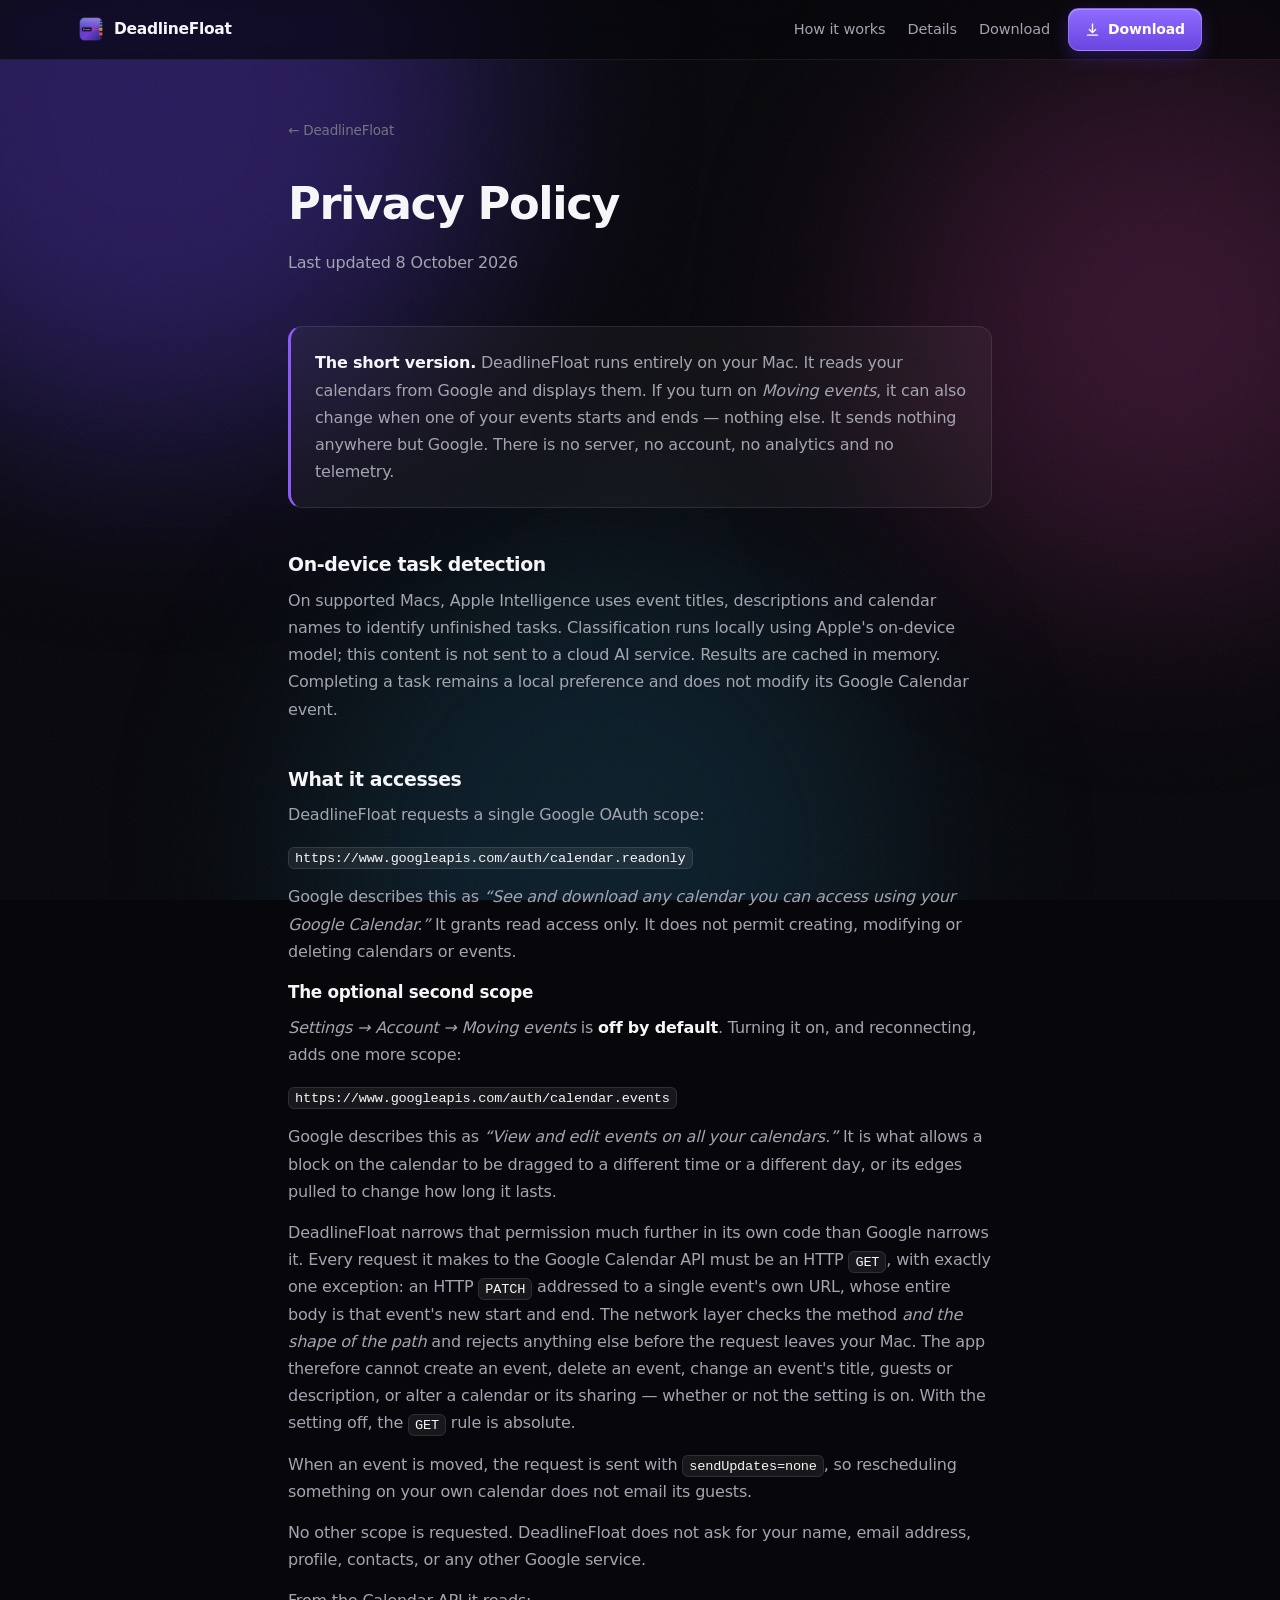
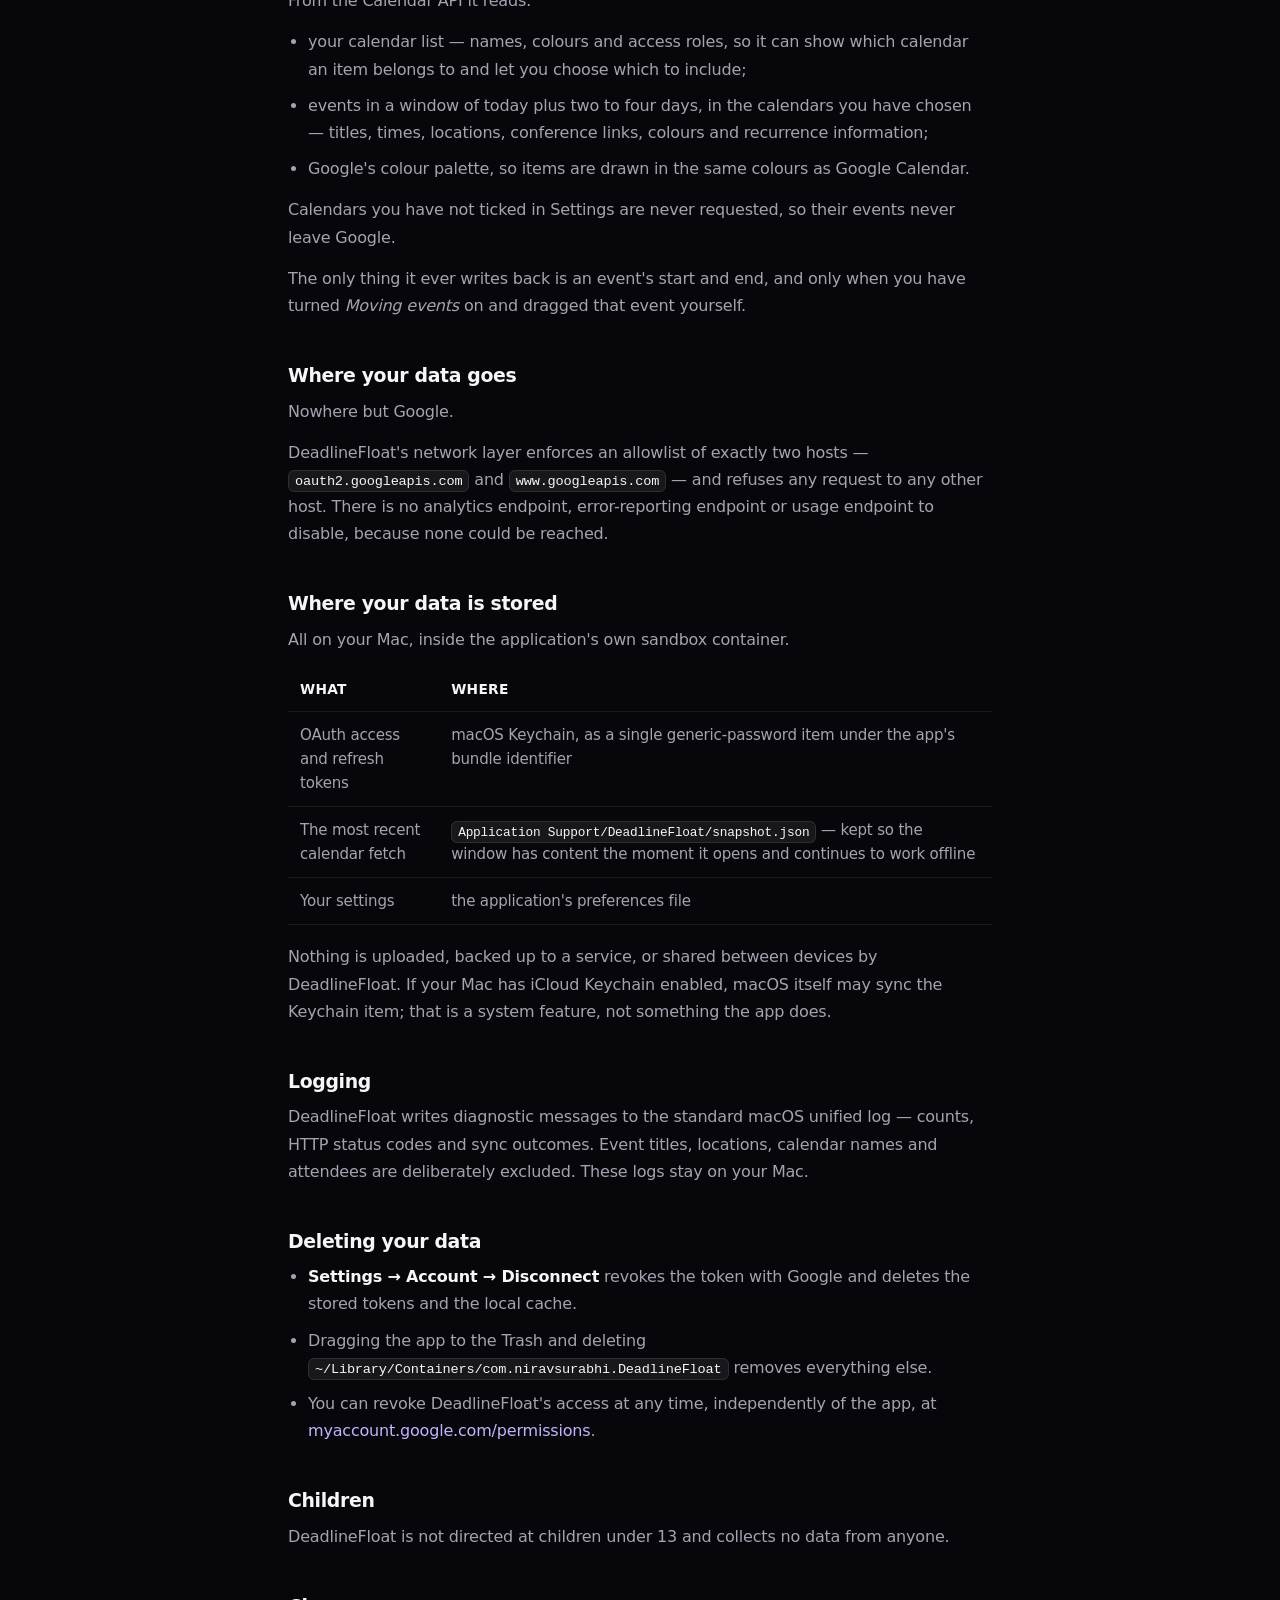
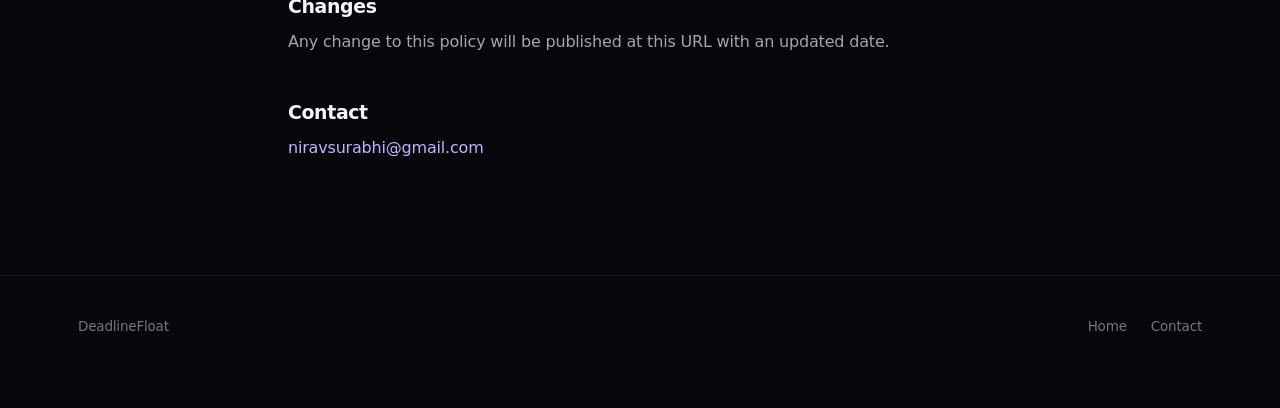
==== commit dd16344c: "Smooth calendar editing and detect unfinished tasks with Apple Intelligence" ====
--- a/docs/privacy.html
+++ b/docs/privacy.html
@@ -56,7 +56,7 @@
   <header>
     <a class="back" href="index.html">← DeadlineFloat</a>
     <h1>Privacy Policy</h1>
-    <p class="updated">Last updated 21 September 2026</p>
+    <p class="updated">Last updated 8 October 2026</p>
   </header>
 
   <div class="lead">
@@ -65,6 +65,13 @@
     change when one of your events starts and ends — nothing else. It sends nothing anywhere but
     Google. There is no server, no account, no analytics and no telemetry.</p>
   </div>
+
+  <h2>On-device task detection</h2>
+  <p>On supported Macs, Apple Intelligence uses event titles, descriptions and
+     calendar names to identify unfinished tasks. Classification runs locally
+     using Apple's on-device model; this content is not sent to a cloud AI service.
+     Results are cached in memory. Completing a task remains a local preference
+     and does not modify its Google Calendar event.</p>
 
   <h2>What it accesses</h2>
   <p>DeadlineFloat requests a single Google OAuth scope:</p>
